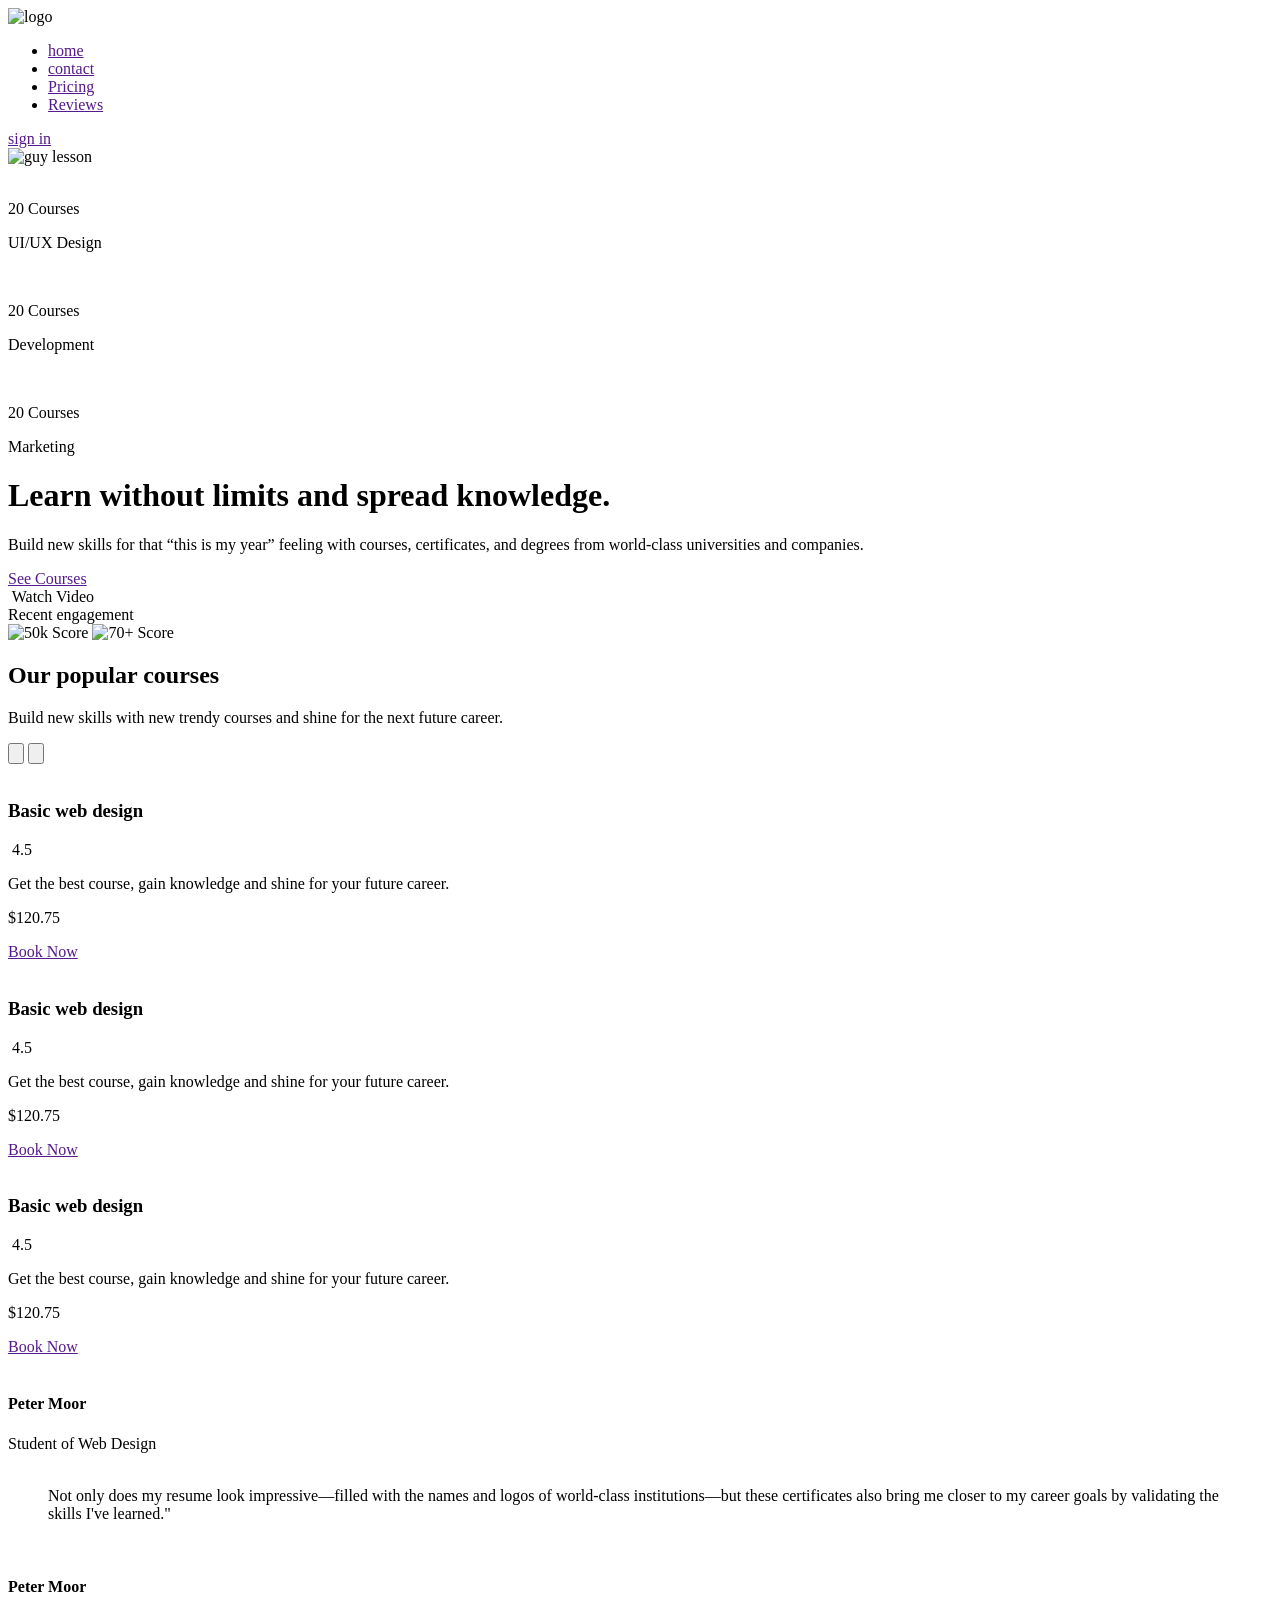
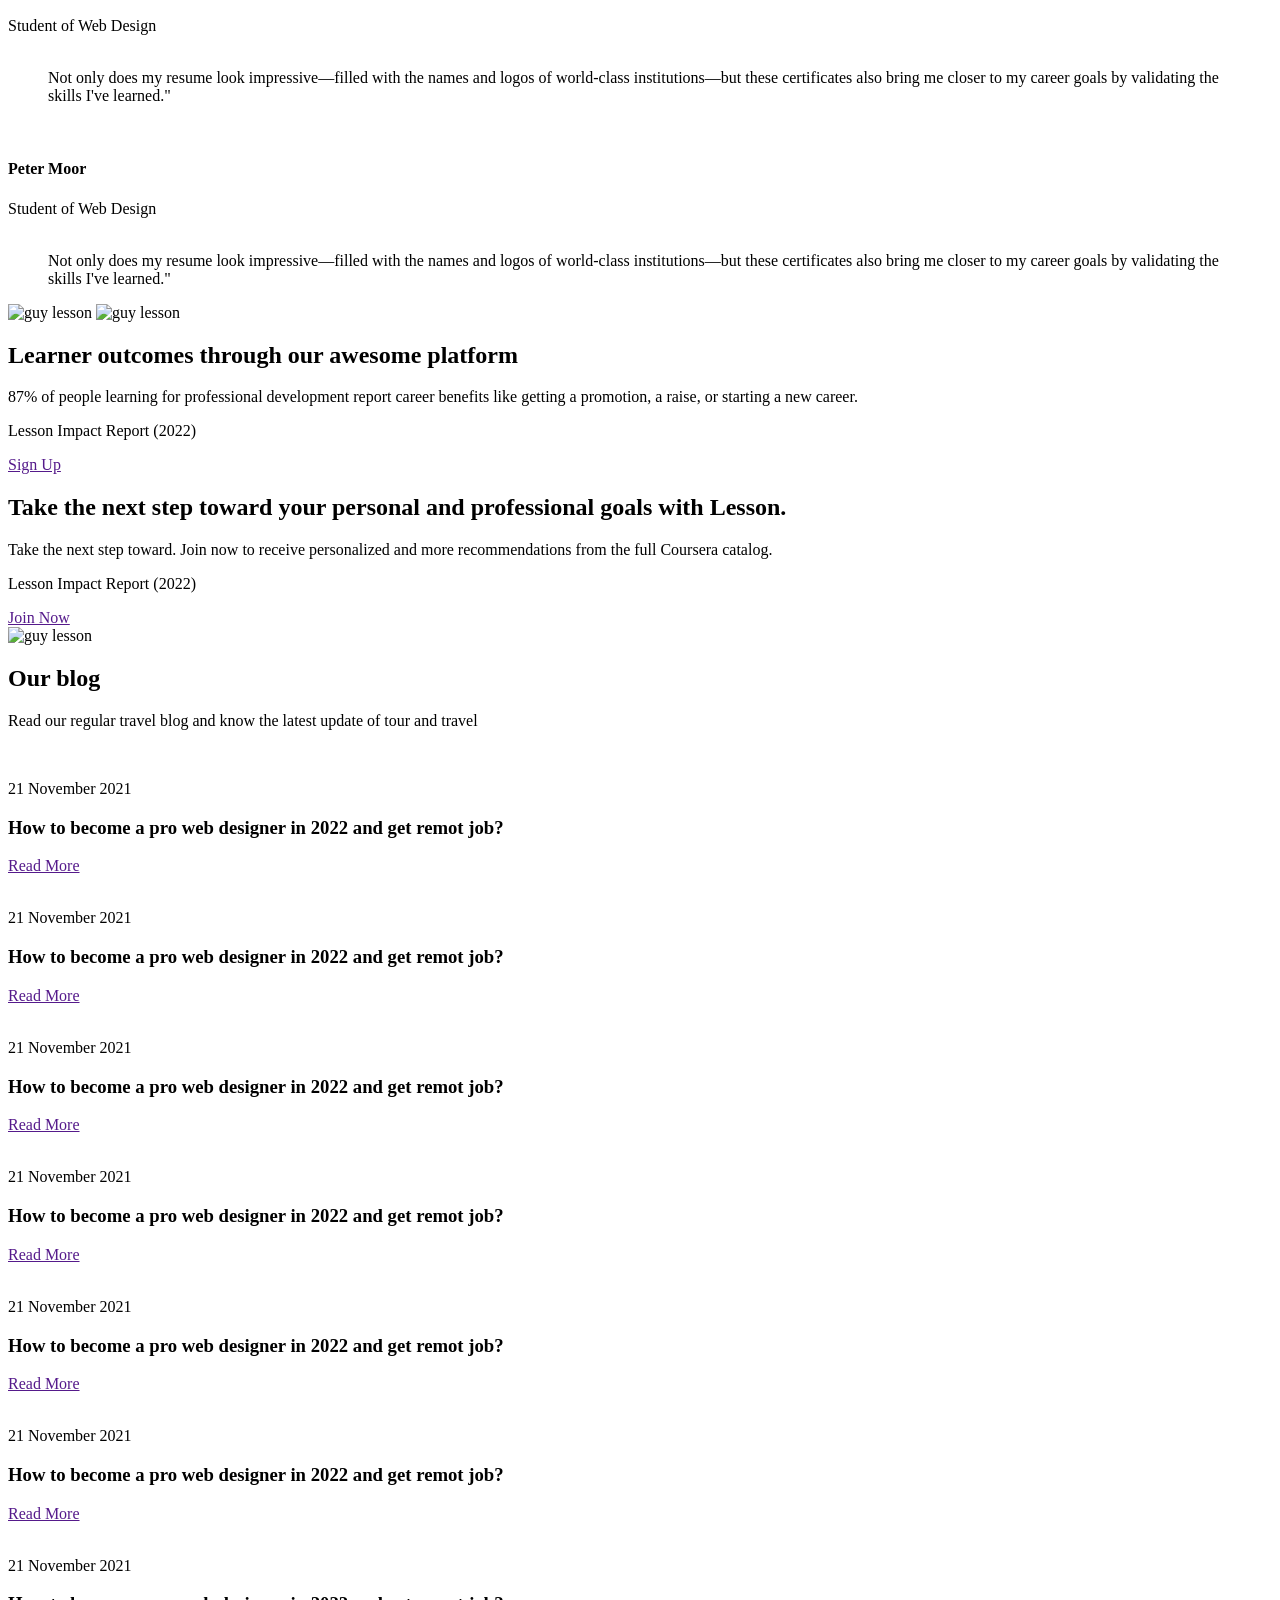
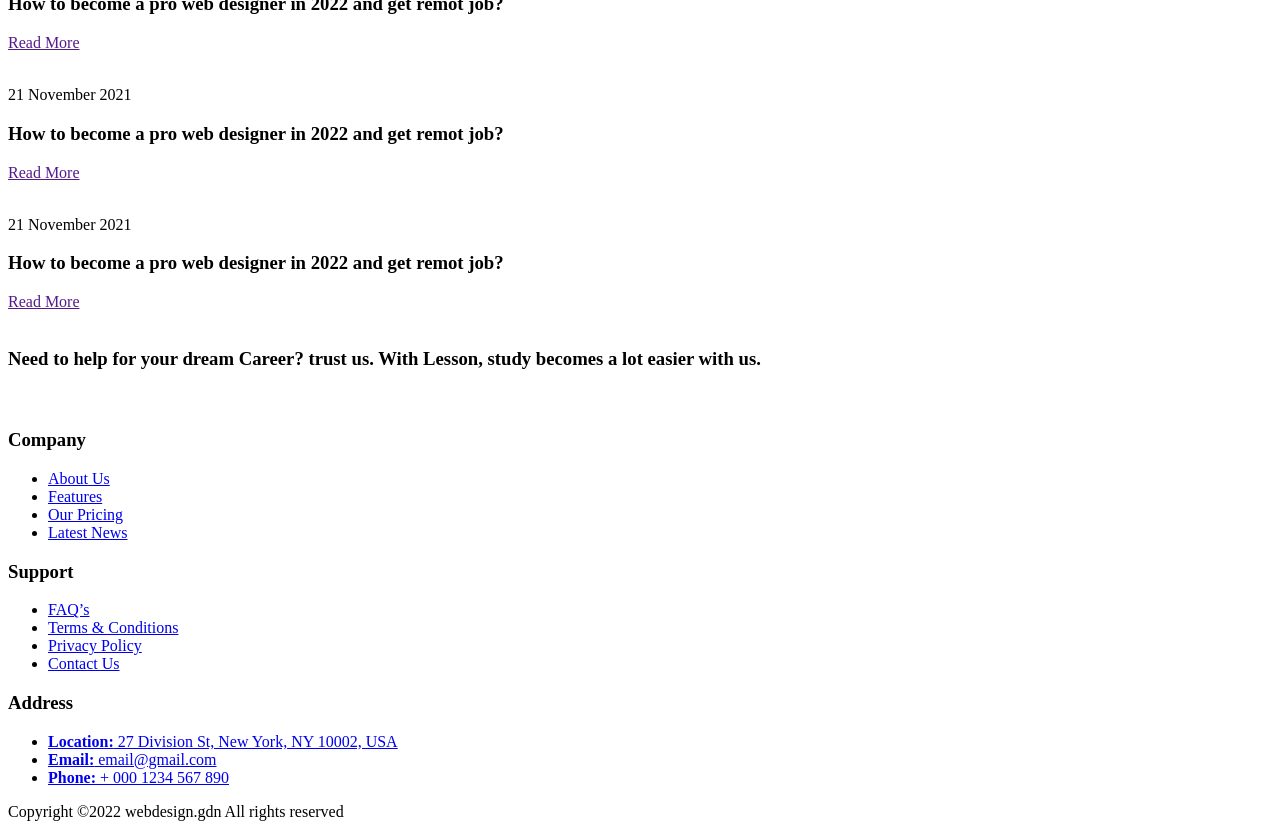
==== index.html @ 7a286984 "đưa filehtml ra ngoài" ====
<!doctype html>
<html lang="en">
  <head>
    <meta charset="UTF-8" />
    <meta name="viewport" content="width=device-width, initial-scale=1.0" />
    <title>Document</title>
    <link rel="stylesheet" href="./css/reset.css" />
    <link rel="preconnect" href="https://fonts.googleapis.com" />
    <link rel="preconnect" href="https://fonts.gstatic.com" crossorigin />
    <link
      href="https://fonts.googleapis.com/css2?family=Poppins:ital,wght@0,100;0,200;0,300;0,400;0,500;0,600;0,700;0,800;0,900;1,100;1,200;1,300;1,400;1,500;1,600;1,700;1,800;1,900&family=Sen:wght@400..800&display=swap"
      rel="stylesheet"
    />
    <link rel="stylesheet" href="./css/style.css" />
  </head>
  <body>
    <header class="header-fix">
      <div class="content">
        <nav class="navbar">
          <img src="./img/logo.svg" alt="logo" />
          <ul>
            <li class="active">
              <a href="">home</a>
            </li>
            <li>
              <a href="">contact</a>
            </li>
            <li>
              <a href="">Pricing</a>
            </li>
            <li>
              <a href="">Reviews</a>
            </li>
          </ul>
          <div class="action">
            <a href="" class="btn btn-sign">sign in</a>
          </div>
        </nav>
      </div>
    </header>
    <main>
      <div class="hero-wrap">
        <div class="content">
          <div class="row">
            <div class="img-block">
              <img
                src="./img/guy-lesson 1.svg"
                alt="guy lesson"
                class="img"
              />
              <div class="evalute">
                <div class="evalute-trends">
                  <div class="score-trend">
                    <img src="./img/Group 17525.svg" alt="" />
                    <div class="desc-score">
                      <p class="label">20 Courses</p>
                      <p class="title">UI/UX Design</p>
                    </div>
                  </div>
                  <div class="score-trend">
                    <img src="./img/win.svg" alt="" />
                    <div class="desc-score">
                      <p class="label">20 Courses</p>
                      <p class="title">Development</p>
                    </div>
                  </div>
                  <div class="score-trend">
                    <img src="./img/notification.svg" alt="" />
                    <div class="desc-score">
                      <p class="label">20 Courses</p>
                      <p class="title">Marketing</p>
                    </div>
                  </div>
                </div>
              </div>
            </div>
            <div class="guy-learn">
              <h1>Learn without limits and spread knowledge.</h1>
              <p class="desc">
                Build new skills for that “this is my year” feeling with
                courses, certificates, and degrees from world-class
                universities and companies.
              </p>

              <div class="action">
                <a href="" class="btn btn-hero">See Courses</a>
                <div class="btn-watch">
                  <img
                    src="./img/Group 17515.svg"
                    alt=""
                    class="icon-watch"
                  />
                  <span>Watch Video</span>
                </div>
              </div>
              <div class="stats">
                <span>Recent engagement</span>
                <div class="row">
                  <img src="./img/50K Students.svg" alt="50k Score" />
                  <img src="./img/70+ Courses.svg" alt="70+ Score" />
                </div>
              </div>
            </div>
          </div>
        </div>
      </div>
      <div class="populator">
        <div class="content">
          <div class="section-header">
            <div class="Our-courses">
              <h2 class="title">Our popular courses</h2>
              <p class="desc">
                Build new skills with new trendy courses and shine for the next
                future career.
              </p>
            </div>
            <div class="arrow">
              <button class="control-btn">
                <img src="./img/arr-left.svg" alt="" />
              </button>
              <button class="control-btn btn-active">
                <img src="./img/arr-right.svg" alt="" />
              </button>
            </div>
          </div>
          <div class="list-coure">
            <div class="item">
              <img src="./img/Image.svg" alt="" class="img" />
              <div class="body">
                <div class="row">
                  <h3 class="title line-clamp">Basic web design</h3>
                  <div class="Review">
                    <img src="./img/Star 6.svg" alt="" class="icon-star" />
                    <span class="desc">4.5</span>
                  </div>
                </div>
                <p class="desc line-clamp line-clamp-2">
                  Get the best course, gain knowledge and shine for your future
                  career.
                </p>
                <div class="row row-disten">
                  <p class="Price">$120.75</p>
                  <a href="" class="btn btn-coure">Book Now</a>
                </div>
              </div>
            </div>
            <div class="item">
              <img src="./img/Image.svg" alt="" class="img" />
              <div class="body">
                <div class="row">
                  <h3 class="title line-clamp">Basic web design</h3>
                  <div class="Review">
                    <img src="./img/Star 6.svg" alt="" class="icon-star" />
                    <span class="desc">4.5</span>
                  </div>
                </div>
                <p class="desc line-clamp line-clamp-2">
                  Get the best course, gain knowledge and shine for your future
                  career.
                </p>
                <div class="row row-disten">
                  <p class="Price">$120.75</p>
                  <a href="" class="btn btn-coure">Book Now</a>
                </div>
              </div>
            </div>
            <div class="item">
              <img src="./img/Image.svg" alt="" class="img" />
              <div class="body">
                <div class="row">
                  <h3 class="title line-clamp">Basic web design</h3>
                  <div class="Review">
                    <img src="./img/Star 6.svg" alt="" class="icon-star" />
                    <span class="desc">4.5</span>
                  </div>
                </div>
                <p class="desc line-clamp line-clamp-2">
                  Get the best course, gain knowledge and shine for your future
                  career.
                </p>
                <div class="row row-disten">
                  <p class="Price">$120.75</p>
                  <a href="" class="btn btn-coure">Book Now</a>
                </div>
              </div>
            </div>
          </div>
        </div>
      </div>
      <div class="aboutme">
        <div class="content">
          <div class="feedback-list">
            <!-- feedback 1 -->
            <div class="row">
              <div class="testimonial-card">
                <img src="./img/Ellipse 2649.svg" alt="" class="icon" />
                <h4 class="desc">Peter Moor</h4>
                <span>Student of Web Design</span>
                <div class="dots">
                  <span class="dot active"></span>
                  <span class="dot"></span>
                  <span class="dot"></span>
                </div>
              </div>
              <div class="desc-about">
                <img src="./img/Quotation.svg" alt="" />
                <blockquote>
                  Not only does my resume look impressive—filled with the names
                  and logos of world-class institutions—but these certificates
                  also bring me closer to my career goals by validating the
                  skills I've learned."
                </blockquote>
              </div>
            </div>
            <!-- feedback 2 -->
            <div class="row">
              <div class="testimonial-card">
                <img src="./img/Ellipse 2649.svg" alt="" class="icon" />
                <h4 class="desc">Peter Moor</h4>
                <span>Student of Web Design</span>
                <div class="dots">
                  <span class="dot"></span>
                  <span class="dot active"></span>
                  <span class="dot"></span>
                </div>
              </div>
              <div class="desc-about">
                <img src="./img/Quotation.svg" alt="" />
                <blockquote>
                  Not only does my resume look impressive—filled with the names
                  and logos of world-class institutions—but these certificates
                  also bring me closer to my career goals by validating the
                  skills I've learned."
                </blockquote>
              </div>
            </div>
            <!-- feedback 3 -->
            <div class="row">
              <div class="testimonial-card">
                <img src="./img/Ellipse 2649.svg" alt="" class="icon" />
                <h4 class="desc">Peter Moor</h4>
                <span>Student of Web Design</span>
                <div class="dots">
                  <span class="dot"></span>
                  <span class="dot"></span>
                  <span class="dot active"></span>
                </div>
              </div>
              <div class="desc-about">
                <img src="./img/Quotation.svg" alt="" />
                <blockquote>
                  Not only does my resume look impressive—filled with the names
                  and logos of world-class institutions—but these certificates
                  also bring me closer to my career goals by validating the
                  skills I've learned."
                </blockquote>
              </div>
            </div>
          </div>
        </div>
      </div>
      <div class="feature">
        <div class="content">
          <div class="row">
            <div class="img-block">
              <img
                src="./img/Rectangle 10.svg"
                alt="guy lesson"
                class="img img-space"
              />
              <img src="./img/Rectangle 11.svg" alt="guy lesson" class="img" />
            </div>
            <div class="feature-learn">
              <h2 class="title">
                Learner outcomes through our awesome platform
              </h2>
              <p class="desc">
                87% of people learning for professional development report
                career benefits like getting a promotion, a raise, or starting a
                new career.
              </p>
              <p class="desc">Lesson Impact Report (2022)</p>

              <a href="" class="btn btn-feature">Sign Up</a>
            </div>
          </div>
        </div>
      </div>
      <div class="feature feature2">
        <div class="content">
          <div class="row">
            <div class="feature-learn">
              <h2 class="title">
                Take the next step toward your personal and professional goals
                with Lesson.
              </h2>
              <p class="desc">
                Take the next step toward. Join now to receive personalized and
                more recommendations from the full Coursera catalog.
              </p>
              <p class="desc">Lesson Impact Report (2022)</p>

              <a href="" class="btn btn-feature">Join Now</a>
            </div>
            <div class="img-block">
              <img
                src="./img/feature2.svg"
                alt="guy lesson"
                class="img img-feature2"
              />
            </div>
          </div>
        </div>
      </div>
      <div class="populator our-core">
        <div class="content">
          <div class="Our-courses">
            <h2 class="title">Our blog</h2>
            <p class="desc">
              Read our regular travel blog and know the latest update of tour
              and travel
            </p>
          </div>

          <div class="list-coure">
            <div class="item">
              <img src="./img/Image.svg" alt="" class="img" />
              <div class="body">
                <p class="desc line-clamp line-clamp-2">21 November 2021</p>

                <h3 class="title line-clamp-2">
                  How to become a pro web designer in 2022 and get remot job?
                </h3>
                <a href="" class="btn btn-coure">Read More</a>
              </div>
            </div>
            <div class="item">
              <img src="./img/Image.svg" alt="" class="img" />
              <div class="body">
                <p class="desc line-clamp line-clamp-2">21 November 2021</p>

                <h3 class="title line-clamp-2">
                  How to become a pro web designer in 2022 and get remot job?
                </h3>
                <a href="" class="btn btn-coure">Read More</a>
              </div>
            </div>
            <div class="item">
              <img src="./img/Image.svg" alt="" class="img" />
              <div class="body">
                <p class="desc line-clamp line-clamp-2">21 November 2021</p>

                <h3 class="title line-clamp-2">
                  How to become a pro web designer in 2022 and get remot job?
                </h3>
                <a href="" class="btn btn-coure">Read More</a>
              </div>
            </div>
            <div class="item">
              <img src="./img/Image.svg" alt="" class="img" />
              <div class="body">
                <p class="desc line-clamp line-clamp-2">21 November 2021</p>

                <h3 class="title line-clamp-2">
                  How to become a pro web designer in 2022 and get remot job?
                </h3>
                <a href="" class="btn btn-coure">Read More</a>
              </div>
            </div>
            <div class="item">
              <img src="./img/Image.svg" alt="" class="img" />
              <div class="body">
                <p class="desc line-clamp line-clamp-2">21 November 2021</p>

                <h3 class="title line-clamp-2">
                  How to become a pro web designer in 2022 and get remot job?
                </h3>
                <a href="" class="btn btn-coure">Read More</a>
              </div>
            </div>
            <div class="item">
              <img src="./img/Image.svg" alt="" class="img" />
              <div class="body">
                <p class="desc line-clamp line-clamp-2">21 November 2021</p>

                <h3 class="title line-clamp-2">
                  How to become a pro web designer in 2022 and get remot job?
                </h3>
                <a href="" class="btn btn-coure">Read More</a>
              </div>
            </div>
            <div class="item">
              <img src="./img/Image.svg" alt="" class="img" />
              <div class="body">
                <p class="desc line-clamp line-clamp-2">21 November 2021</p>

                <h3 class="title line-clamp-2">
                  How to become a pro web designer in 2022 and get remot job?
                </h3>
                <a href="" class="btn btn-coure">Read More</a>
              </div>
            </div>
            <div class="item">
              <img src="./img/Image.svg" alt="" class="img" />
              <div class="body">
                <p class="desc line-clamp line-clamp-2">21 November 2021</p>

                <h3 class="title line-clamp-2">
                  How to become a pro web designer in 2022 and get remot job?
                </h3>
                <a href="" class="btn btn-coure">Read More</a>
              </div>
            </div>
            <div class="item">
              <img src="./img/Image.svg" alt="" class="img" />
              <div class="body">
                <p class="desc line-clamp line-clamp-2">21 November 2021</p>

                <h3 class="title line-clamp-2">
                  How to become a pro web designer in 2022 and get remot job?
                </h3>
                <a href="" class="btn btn-coure">Read More</a>
              </div>
            </div>
          </div>
          <div class="dots">
            <span class="dot"></span>
            <span class="dot active"></span>
            <span class="dot"></span>
          </div>
        </div>
      </div>
    </main>
    <div class="footer">
      <div class="content">
        <div class="footer-row">
          <div class="colum">
            <img src="./img/logo_white.svg" alt="">
            <h3><Lesson./h3>
            <p class="desc">Need to help for your dream Career? trust us.
               With Lesson, study becomes a lot easier with us.</p>
            <div class="socials">
              <img src="./img/twitter.svg" alt="">
              <img src="./img/f.svg" alt="">
              <img src="./img/linked_in.svg" alt="">
              <img src="./img/instagram.svg" alt="">
            </div>
          </div>
          <div class="colum">
            <h3 class="title">Company</h3>
            <ul>
              <li>
                <a href="#!">About Us</a>
              </li>
              <li>
                <a href="#!">Features</a>
              </li>
              <li>
                <a href="#!">Our Pricing</a>
              </li>
              <li>
                <a href="#!">Latest News</a>
              </li>
            </ul>
          </div>
          <div class="colum">
            <h3 class="title">Support</h3>
            <ul>
              <li>
                <a href="#!">FAQ’s</a>
              </li>
              <li>
                <a href="#!">Terms & Conditions</a>
              </li>
              <li>
                <a href="#!">Privacy Policy</a>
              </li>
              <li>
                <a href="#!">Contact Us</a>
              </li>
            </ul>
          </div>
          <div class="colum">
            <h3 class="title">Address</h3>
            <ul>
              <li>
                <a href="#!"><strong>Location:</strong> 27 Division St, New York, NY 
                  10002, USA</a>
              </li>
              <li>
                <a href="#!"><strong>Email:</strong> email@gmail.com</a>
              </li>
              <li>
                <a href="#!"><strong>Phone:</strong> + 000 1234 567 890</a>
              </li>
             
            </ul>
          </div>
        </div>
        <div class="copy-right">
          <p>Copyright ©2022 webdesign.gdn All rights reserved</p>
        </div>
      </div>
    </div>
  </body>
</html>
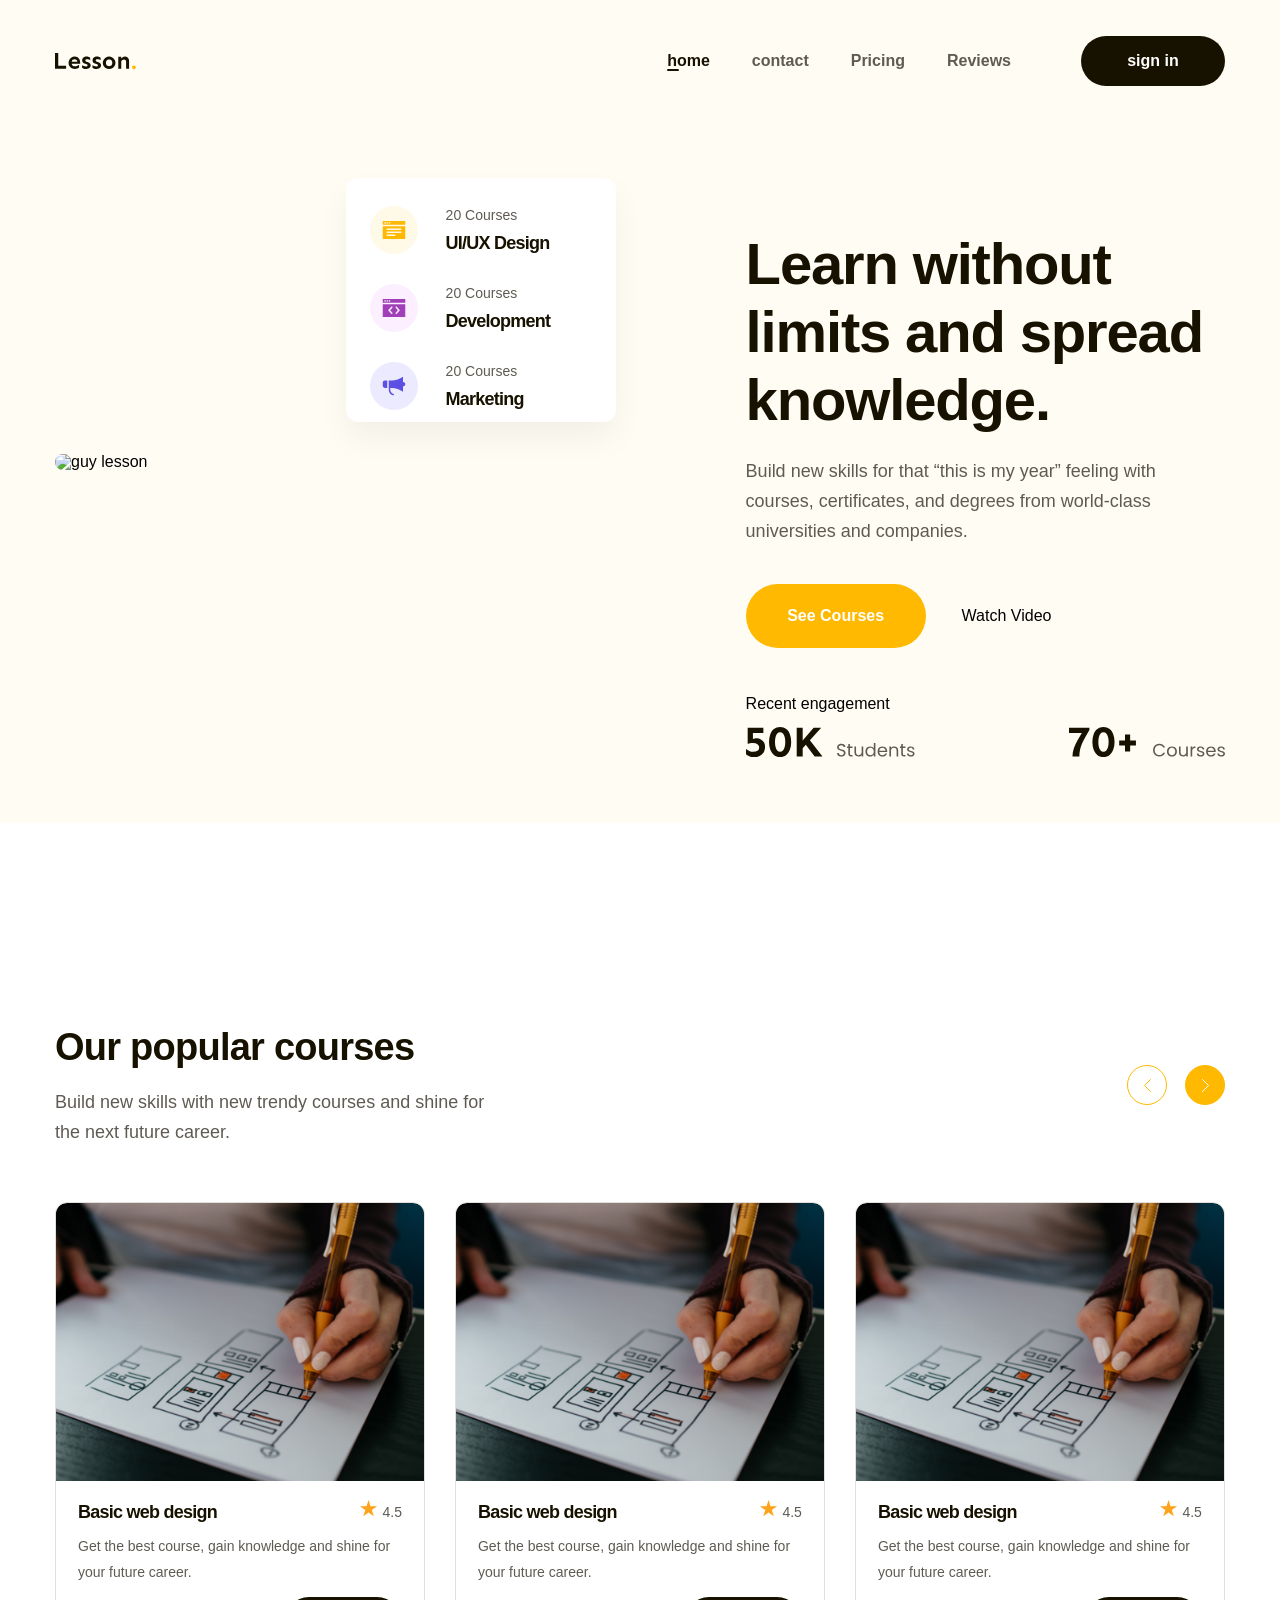
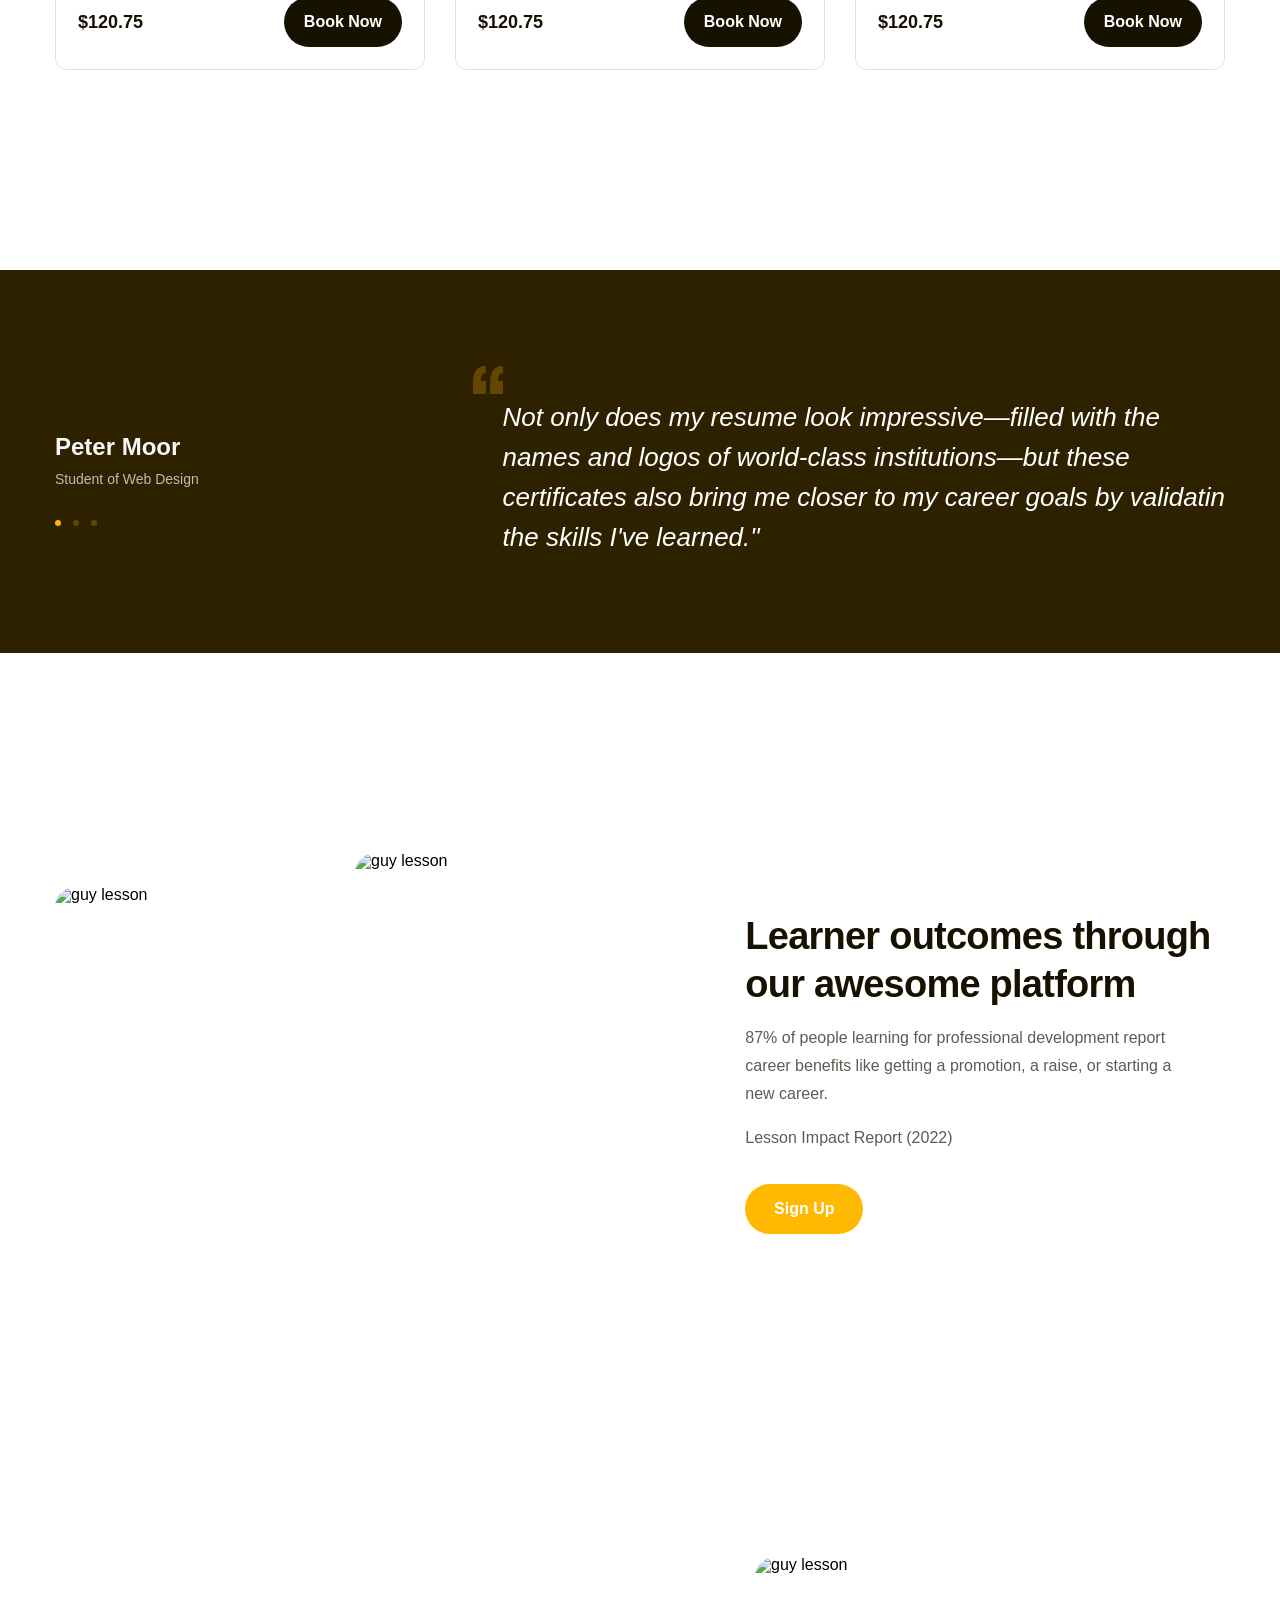
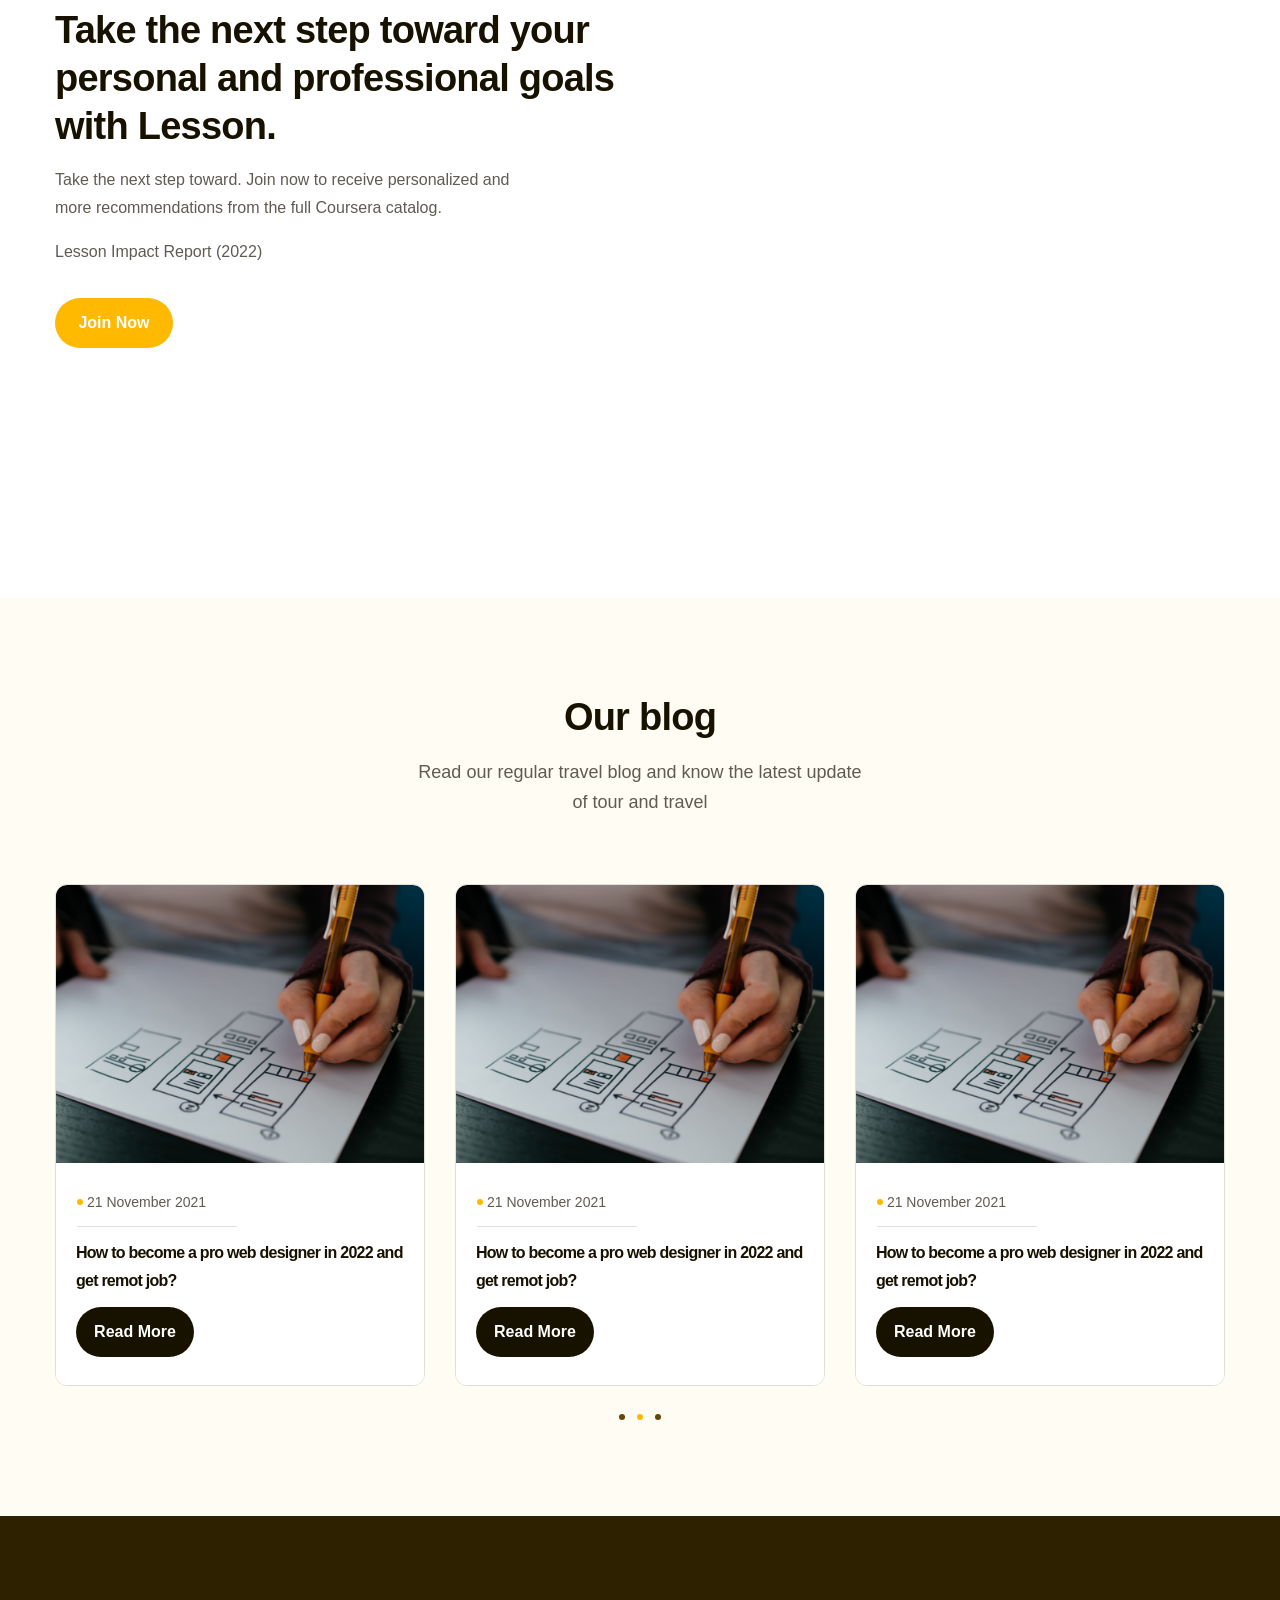
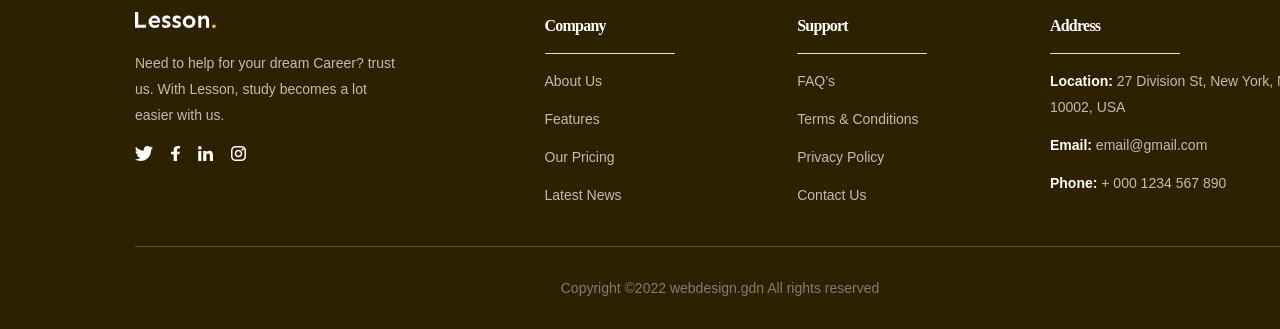
==== commit 6320c5e9: "fix-link" ====
--- a/index.html
+++ b/index.html
@@ -4,20 +4,20 @@
     <meta charset="UTF-8" />
     <meta name="viewport" content="width=device-width, initial-scale=1.0" />
     <title>Document</title>
-    <link rel="stylesheet" href="./css/reset.css" />
+    <link rel="stylesheet" href="./asset/css/reset.css" />
     <link rel="preconnect" href="https://fonts.googleapis.com" />
     <link rel="preconnect" href="https://fonts.gstatic.com" crossorigin />
     <link
       href="https://fonts.googleapis.com/css2?family=Poppins:ital,wght@0,100;0,200;0,300;0,400;0,500;0,600;0,700;0,800;0,900;1,100;1,200;1,300;1,400;1,500;1,600;1,700;1,800;1,900&family=Sen:wght@400..800&display=swap"
       rel="stylesheet"
     />
-    <link rel="stylesheet" href="./css/style.css" />
+    <link rel="stylesheet" href="./asset/css/style.css" />
   </head>
   <body>
     <header class="header-fix">
       <div class="content">
         <nav class="navbar">
-          <img src="./img/logo.svg" alt="logo" />
+          <img src="./asset/img/logo.svg" alt="logo" />
           <ul>
             <li class="active">
               <a href="">home</a>
@@ -44,28 +44,28 @@
           <div class="row">
             <div class="img-block">
               <img
-                src="./img/guy-lesson 1.svg"
+                src="/asset/./img/guy-lesson 1.svg"
                 alt="guy lesson"
                 class="img"
               />
               <div class="evalute">
                 <div class="evalute-trends">
                   <div class="score-trend">
-                    <img src="./img/Group 17525.svg" alt="" />
+                    <img src="./asset//img/Group 17525.svg" alt="" />
                     <div class="desc-score">
                       <p class="label">20 Courses</p>
                       <p class="title">UI/UX Design</p>
                     </div>
                   </div>
                   <div class="score-trend">
-                    <img src="./img/win.svg" alt="" />
+                    <img src="./asset//img/win.svg" alt="" />
                     <div class="desc-score">
                       <p class="label">20 Courses</p>
                       <p class="title">Development</p>
                     </div>
                   </div>
                   <div class="score-trend">
-                    <img src="./img/notification.svg" alt="" />
+                    <img src="./asset//img/notification.svg" alt="" />
                     <div class="desc-score">
                       <p class="label">20 Courses</p>
                       <p class="title">Marketing</p>
@@ -96,8 +96,8 @@
               <div class="stats">
                 <span>Recent engagement</span>
                 <div class="row">
-                  <img src="./img/50K Students.svg" alt="50k Score" />
-                  <img src="./img/70+ Courses.svg" alt="70+ Score" />
+                  <img src="./asset//img/50K Students.svg" alt="50k Score" />
+                  <img src="./asset//img/70+ Courses.svg" alt="70+ Score" />
                 </div>
               </div>
             </div>
@@ -116,21 +116,21 @@
             </div>
             <div class="arrow">
               <button class="control-btn">
-                <img src="./img/arr-left.svg" alt="" />
+                <img src="./asset//img/arr-left.svg" alt="" />
               </button>
               <button class="control-btn btn-active">
-                <img src="./img/arr-right.svg" alt="" />
+                <img src="./asset//img/arr-right.svg" alt="" />
               </button>
             </div>
           </div>
           <div class="list-coure">
             <div class="item">
-              <img src="./img/Image.svg" alt="" class="img" />
+              <img src="./asset//img/Image.svg" alt="" class="img" />
               <div class="body">
                 <div class="row">
                   <h3 class="title line-clamp">Basic web design</h3>
                   <div class="Review">
-                    <img src="./img/Star 6.svg" alt="" class="icon-star" />
+                    <img src="./asset//img/Star 6.svg" alt="" class="icon-star" />
                     <span class="desc">4.5</span>
                   </div>
                 </div>
@@ -145,12 +145,12 @@
               </div>
             </div>
             <div class="item">
-              <img src="./img/Image.svg" alt="" class="img" />
+              <img src="./asset//img/Image.svg" alt="" class="img" />
               <div class="body">
                 <div class="row">
                   <h3 class="title line-clamp">Basic web design</h3>
                   <div class="Review">
-                    <img src="./img/Star 6.svg" alt="" class="icon-star" />
+                    <img src="./asset//img/Star 6.svg" alt="" class="icon-star" />
                     <span class="desc">4.5</span>
                   </div>
                 </div>
@@ -165,12 +165,12 @@
               </div>
             </div>
             <div class="item">
-              <img src="./img/Image.svg" alt="" class="img" />
+              <img src="./asset//img/Image.svg" alt="" class="img" />
               <div class="body">
                 <div class="row">
                   <h3 class="title line-clamp">Basic web design</h3>
                   <div class="Review">
-                    <img src="./img/Star 6.svg" alt="" class="icon-star" />
+                    <img src="./asset//img/Star 6.svg" alt="" class="icon-star" />
                     <span class="desc">4.5</span>
                   </div>
                 </div>
@@ -193,7 +193,7 @@
             <!-- feedback 1 -->
             <div class="row">
               <div class="testimonial-card">
-                <img src="./img/Ellipse 2649.svg" alt="" class="icon" />
+                <img src="./asset//img/Ellipse 2649.svg" alt="" class="icon" />
                 <h4 class="desc">Peter Moor</h4>
                 <span>Student of Web Design</span>
                 <div class="dots">
@@ -203,7 +203,7 @@
                 </div>
               </div>
               <div class="desc-about">
-                <img src="./img/Quotation.svg" alt="" />
+                <img src="./asset//img/Quotation.svg" alt="" />
                 <blockquote>
                   Not only does my resume look impressive—filled with the names
                   and logos of world-class institutions—but these certificates
@@ -215,7 +215,7 @@
             <!-- feedback 2 -->
             <div class="row">
               <div class="testimonial-card">
-                <img src="./img/Ellipse 2649.svg" alt="" class="icon" />
+                <img src="./asset//img/Ellipse 2649.svg" alt="" class="icon" />
                 <h4 class="desc">Peter Moor</h4>
                 <span>Student of Web Design</span>
                 <div class="dots">
@@ -225,7 +225,7 @@
                 </div>
               </div>
               <div class="desc-about">
-                <img src="./img/Quotation.svg" alt="" />
+                <img src="./asset//img/Quotation.svg" alt="" />
                 <blockquote>
                   Not only does my resume look impressive—filled with the names
                   and logos of world-class institutions—but these certificates
@@ -237,7 +237,7 @@
             <!-- feedback 3 -->
             <div class="row">
               <div class="testimonial-card">
-                <img src="./img/Ellipse 2649.svg" alt="" class="icon" />
+                <img src="./asset//img/Ellipse 2649.svg" alt="" class="icon" />
                 <h4 class="desc">Peter Moor</h4>
                 <span>Student of Web Design</span>
                 <div class="dots">
@@ -247,7 +247,7 @@
                 </div>
               </div>
               <div class="desc-about">
-                <img src="./img/Quotation.svg" alt="" />
+                <img src="./asset//img/Quotation.svg" alt="" />
                 <blockquote>
                   Not only does my resume look impressive—filled with the names
                   and logos of world-class institutions—but these certificates
@@ -264,11 +264,11 @@
           <div class="row">
             <div class="img-block">
               <img
-                src="./img/Rectangle 10.svg"
+                src="./asset/img/Rectangle 10.svg"
                 alt="guy lesson"
                 class="img img-space"
               />
-              <img src="./img/Rectangle 11.svg" alt="guy lesson" class="img" />
+              <img src="./asset//img/Rectangle 11.svg" alt="guy lesson" class="img" />
             </div>
             <div class="feature-learn">
               <h2 class="title">
@@ -304,7 +304,7 @@
             </div>
             <div class="img-block">
               <img
-                src="./img/feature2.svg"
+                src="./asset/img/feature2.svg"
                 alt="guy lesson"
                 class="img img-feature2"
               />
@@ -324,95 +324,95 @@
 
           <div class="list-coure">
             <div class="item">
-              <img src="./img/Image.svg" alt="" class="img" />
-              <div class="body">
-                <p class="desc line-clamp line-clamp-2">21 November 2021</p>
-
-                <h3 class="title line-clamp-2">
-                  How to become a pro web designer in 2022 and get remot job?
-                </h3>
-                <a href="" class="btn btn-coure">Read More</a>
-              </div>
-            </div>
-            <div class="item">
-              <img src="./img/Image.svg" alt="" class="img" />
-              <div class="body">
-                <p class="desc line-clamp line-clamp-2">21 November 2021</p>
-
-                <h3 class="title line-clamp-2">
-                  How to become a pro web designer in 2022 and get remot job?
-                </h3>
-                <a href="" class="btn btn-coure">Read More</a>
-              </div>
-            </div>
-            <div class="item">
-              <img src="./img/Image.svg" alt="" class="img" />
-              <div class="body">
-                <p class="desc line-clamp line-clamp-2">21 November 2021</p>
-
-                <h3 class="title line-clamp-2">
-                  How to become a pro web designer in 2022 and get remot job?
-                </h3>
-                <a href="" class="btn btn-coure">Read More</a>
-              </div>
-            </div>
-            <div class="item">
-              <img src="./img/Image.svg" alt="" class="img" />
-              <div class="body">
-                <p class="desc line-clamp line-clamp-2">21 November 2021</p>
-
-                <h3 class="title line-clamp-2">
-                  How to become a pro web designer in 2022 and get remot job?
-                </h3>
-                <a href="" class="btn btn-coure">Read More</a>
-              </div>
-            </div>
-            <div class="item">
-              <img src="./img/Image.svg" alt="" class="img" />
-              <div class="body">
-                <p class="desc line-clamp line-clamp-2">21 November 2021</p>
-
-                <h3 class="title line-clamp-2">
-                  How to become a pro web designer in 2022 and get remot job?
-                </h3>
-                <a href="" class="btn btn-coure">Read More</a>
-              </div>
-            </div>
-            <div class="item">
-              <img src="./img/Image.svg" alt="" class="img" />
-              <div class="body">
-                <p class="desc line-clamp line-clamp-2">21 November 2021</p>
-
-                <h3 class="title line-clamp-2">
-                  How to become a pro web designer in 2022 and get remot job?
-                </h3>
-                <a href="" class="btn btn-coure">Read More</a>
-              </div>
-            </div>
-            <div class="item">
-              <img src="./img/Image.svg" alt="" class="img" />
-              <div class="body">
-                <p class="desc line-clamp line-clamp-2">21 November 2021</p>
-
-                <h3 class="title line-clamp-2">
-                  How to become a pro web designer in 2022 and get remot job?
-                </h3>
-                <a href="" class="btn btn-coure">Read More</a>
-              </div>
-            </div>
-            <div class="item">
-              <img src="./img/Image.svg" alt="" class="img" />
-              <div class="body">
-                <p class="desc line-clamp line-clamp-2">21 November 2021</p>
-
-                <h3 class="title line-clamp-2">
-                  How to become a pro web designer in 2022 and get remot job?
-                </h3>
-                <a href="" class="btn btn-coure">Read More</a>
-              </div>
-            </div>
-            <div class="item">
-              <img src="./img/Image.svg" alt="" class="img" />
+              <img src="./asset//img/Image.svg" alt="" class="img" />
+              <div class="body">
+                <p class="desc line-clamp line-clamp-2">21 November 2021</p>
+
+                <h3 class="title line-clamp-2">
+                  How to become a pro web designer in 2022 and get remot job?
+                </h3>
+                <a href="" class="btn btn-coure">Read More</a>
+              </div>
+            </div>
+            <div class="item">
+              <img src="./asset//img/Image.svg" alt="" class="img" />
+              <div class="body">
+                <p class="desc line-clamp line-clamp-2">21 November 2021</p>
+
+                <h3 class="title line-clamp-2">
+                  How to become a pro web designer in 2022 and get remot job?
+                </h3>
+                <a href="" class="btn btn-coure">Read More</a>
+              </div>
+            </div>
+            <div class="item">
+              <img src="./asset//img/Image.svg" alt="" class="img" />
+              <div class="body">
+                <p class="desc line-clamp line-clamp-2">21 November 2021</p>
+
+                <h3 class="title line-clamp-2">
+                  How to become a pro web designer in 2022 and get remot job?
+                </h3>
+                <a href="" class="btn btn-coure">Read More</a>
+              </div>
+            </div>
+            <div class="item">
+              <img src="./asset//img/Image.svg" alt="" class="img" />
+              <div class="body">
+                <p class="desc line-clamp line-clamp-2">21 November 2021</p>
+
+                <h3 class="title line-clamp-2">
+                  How to become a pro web designer in 2022 and get remot job?
+                </h3>
+                <a href="" class="btn btn-coure">Read More</a>
+              </div>
+            </div>
+            <div class="item">
+              <img src="./asset//img/Image.svg" alt="" class="img" />
+              <div class="body">
+                <p class="desc line-clamp line-clamp-2">21 November 2021</p>
+
+                <h3 class="title line-clamp-2">
+                  How to become a pro web designer in 2022 and get remot job?
+                </h3>
+                <a href="" class="btn btn-coure">Read More</a>
+              </div>
+            </div>
+            <div class="item">
+              <img src="./asset//img/Image.svg" alt="" class="img" />
+              <div class="body">
+                <p class="desc line-clamp line-clamp-2">21 November 2021</p>
+
+                <h3 class="title line-clamp-2">
+                  How to become a pro web designer in 2022 and get remot job?
+                </h3>
+                <a href="" class="btn btn-coure">Read More</a>
+              </div>
+            </div>
+            <div class="item">
+              <img src="./asset//img/Image.svg" alt="" class="img" />
+              <div class="body">
+                <p class="desc line-clamp line-clamp-2">21 November 2021</p>
+
+                <h3 class="title line-clamp-2">
+                  How to become a pro web designer in 2022 and get remot job?
+                </h3>
+                <a href="" class="btn btn-coure">Read More</a>
+              </div>
+            </div>
+            <div class="item">
+              <img src="./asset//img/Image.svg" alt="" class="img" />
+              <div class="body">
+                <p class="desc line-clamp line-clamp-2">21 November 2021</p>
+
+                <h3 class="title line-clamp-2">
+                  How to become a pro web designer in 2022 and get remot job?
+                </h3>
+                <a href="" class="btn btn-coure">Read More</a>
+              </div>
+            </div>
+            <div class="item">
+              <img src="./asset//img/Image.svg" alt="" class="img" />
               <div class="body">
                 <p class="desc line-clamp line-clamp-2">21 November 2021</p>
 
@@ -435,15 +435,15 @@
       <div class="content">
         <div class="footer-row">
           <div class="colum">
-            <img src="./img/logo_white.svg" alt="">
+            <img src="./asset//img/logo_white.svg" alt="">
             <h3><Lesson./h3>
             <p class="desc">Need to help for your dream Career? trust us.
                With Lesson, study becomes a lot easier with us.</p>
             <div class="socials">
-              <img src="./img/twitter.svg" alt="">
-              <img src="./img/f.svg" alt="">
-              <img src="./img/linked_in.svg" alt="">
-              <img src="./img/instagram.svg" alt="">
+              <img src="./asset//img/twitter.svg" alt="">
+              <img src="./asset//img/f.svg" alt="">
+              <img src="./asset//img/linked_in.svg" alt="">
+              <img src="./asset//img/instagram.svg" alt="">
             </div>
           </div>
           <div class="colum">
--- a/asset/css/style.css
+++ b/asset/css/style.css
@@ -0,0 +1,552 @@
+* {
+  box-sizing: border-box;
+}
+html {
+  font-size: 62.5%;
+}
+body {
+  font-size: 1.6rem;
+  font-family: "poppins", sans-serif;
+}
+:root {
+  --font-heading: "Sen", sans-serif;
+  --primary-color: #ffb900;
+}
+.content {
+  width: 1170px;
+  margin: 0 auto;
+}
+.header-fix {
+  background: #fffcf4;
+  position: sticky;
+  z-index: 1;
+  top: -28px;
+}
+a {
+  text-decoration: none;
+}
+.navbar {
+  display: flex;
+  align-items: center;
+  padding: 36px 0 8px;
+}
+.navbar ul {
+  display: flex;
+  margin-left: auto;
+  align-items: center;
+}
+.navbar ul a {
+  padding: 8px 21px;
+  color: #5f5b53;
+  font-size: 16px;
+  font-weight: 600;
+  position: relative;
+}
+.navbar li.active a {
+  color: #171100;
+  font-weight: 600;
+}
+.navbar li.active a::after {
+  content: "";
+  width: 12px;
+  height: 2px;
+  border-radius: 1px;
+  background: #171100;
+  display: block;
+  position: absolute;
+  bottom: 6px;
+  left: 21px;
+}
+.navbar .btn-sign {
+  min-width: 144px;
+  margin-left: 49px;
+}
+.navbar .btn-space {
+  margin-left: 28px;
+}
+.navbar ul a:hover {
+  color: #171100;
+  font-weight: 600;
+}
+.hero-wrap h1 {
+  color: #171100;
+  font-size: 58px;
+  font-weight: 700;
+  line-height: 68px; /* 117.241% */
+  letter-spacing: -1.16px;
+  font-family: var(--font-heading);
+}
+.hero-wrap h1 + p {
+  width: 470px;
+}
+.hero-wrap .action-link {
+  width: 180px;
+  height: 64px;
+  border-radius: 32px;
+}
+.hero-wrap {
+  padding-top: 72px;
+  padding-bottom: 65px;
+  background: #fffcf4;
+}
+.hero-wrap .action {
+  display: flex;
+  margin-top: 38px;
+}
+.btn:hover {
+  opacity: 0.9;
+}
+.btn {
+  color: #fff;
+  text-align: center;
+  font-size: 16px;
+  font-weight: 600;
+  border-radius: 24.5px;
+  background: #171100;
+  min-width: 118px;
+  display: inline-block;
+  padding: 0 16px;
+  line-height: 50px;
+  border-radius: 999px;
+}
+.hero-wrap .guy-learn {
+  margin-top: 64px;
+  margin-left: 230px;
+  width: 51%;
+}
+.hero-wrap .img-block {
+  width: 49%;
+  position: relative;
+}
+.hero-wrap .evalute {
+  width: 270px;
+  height: 244px;
+  border-radius: 12px;
+  background: #fff;
+  box-shadow: 0 16px 32px 0 rgba(0, 0, 0, 0.05);
+  position: absolute;
+  right: -100px;
+  bottom: 48px;
+}
+.hero-wrap .evalute .score-trend {
+  display: flex;
+}
+.hero-wrap .img-block .score-trend {
+  gap: 28px;
+}
+.hero-wrap .img-block .evalute-trends {
+  padding: 24px 24px;
+}
+.hero-wrap .score-trend .label {
+  color: #5f5b53;
+  font-size: 14px;
+  font-weight: 400;
+  line-height: 26px; /* 185.714% */
+}
+.hero-wrap .score-trend .title {
+  color: #171100;
+  font-size: 18px;
+  font-weight: 600;
+  line-height: 30px; /* 166.667% */
+}
+.btn-hero {
+  min-width: 180px;
+  background-color: var(--primary-color);
+  line-height: 64px;
+}
+.btn-feature,
+.btn-coure:hover {
+  background-color: var(--primary-color);
+  cursor: pointer;
+}
+.score-trend:nth-child(2) {
+  margin: 22px 0;
+}
+
+.img {
+  width: 470px;
+  height: 685px;
+  border-radius: 20px;
+  object-fit: cover;
+  vertical-align: bottom;
+}
+.line-clamp {
+  display: -webkit-box;
+  -webkit-line-clamp: var(--line-clamp, 1);
+  -webkit-box-orient: vertical;
+  overflow: hidden;
+}
+.line-clamp.line-clamp-2 {
+  -webkit-line-clamp: var(--line-clamp, 2);
+}
+.guy-learn p {
+  margin-top: 22px;
+}
+.action .icon-watch {
+  margin-left: 28px;
+}
+.action .btn-watch {
+  gap: 8px;
+  display: flex;
+  align-items: center;
+}
+.btn-watch p {
+  color: #171100;
+  font-size: 18px;
+  font-weight: 600;
+  line-height: 30px;
+  display: flex;
+  align-items: center;
+}
+.guy-learn .stats {
+  margin-top: 48px;
+}
+.guy-learn .stats p {
+  color: #5f5b53;
+  font-size: 18px;
+  font-weight: 400;
+  line-height: 30px; /* 166.667% */
+}
+.guy-learn .stats .row {
+  gap: 28px;
+  margin-top: 15px;
+}
+.populator {
+  padding: 65px 0;
+  margin-top: 135px;
+}
+.populator .section-header {
+  display: flex;
+  justify-content: center;
+}
+.title {
+  color: #171100;
+  font-family: var(--font-heading);
+  font-size: 38px;
+  font-weight: 700;
+  line-height: 48px; /* 126.316% */
+  letter-spacing: -0.76px;
+}
+.desc {
+  width: 458px;
+  color: #5f5b53;
+  font-size: 18px;
+  font-weight: 400;
+  margin-top: 16px;
+  line-height: 30px; /* 166.667% */
+}
+.populator .section-header .arrow {
+  display: flex;
+  padding-top: 42px;
+  margin-left: auto;
+  gap: 18px;
+}
+.populator .list-coure .img {
+  width: 100%;
+  height: 278px;
+  border-radius: 12px 12px 0 0;
+  border-radius: unset;
+}
+.list-coure .item {
+  border-radius: 12px;
+  overflow: hidden;
+}
+.populator .list-coure {
+  display: flex;
+  gap: 30px;
+  margin-top: 55px;
+}
+.populator .item {
+  width: calc(33.33% - 20px);
+  border: 1px solid #e2dfda;
+}
+.populator .item:hover {
+  border-color: transparent;
+  box-shadow: 0 18px 36px 0 rgba(0, 0, 0, 0.05);
+}
+.populator .control-btn {
+  border: 1px solid var(--primary-color);
+  display: flex;
+  align-items: center;
+  justify-content: center;
+  border-radius: 50%;
+  background: transparent;
+  width: 40px;
+  height: 40px;
+}
+.populator .control-btn.btn-active {
+  background: #ffb900;
+}
+.row {
+  display: flex;
+  justify-content: space-between;
+  align-items: center;
+}
+.populator .item .row-disten {
+  margin-top: 12px;
+}
+.populator .item .review {
+  display: flex;
+}
+.populator .row span {
+  color: #fea31b;
+  font-size: 16px;
+  font-weight: 400;
+  line-height: 28px; /* 175% */
+}
+.body .row .Price,
+.populator .row .title {
+  color: #171100;
+  font-size: 18px;
+  font-weight: 600;
+  line-height: 30px; /* 166.667% */
+}
+.list-coure .body .desc {
+  color: #5f5b53;
+  width: 326px;
+  font-size: 14px;
+  font-weight: 400;
+  margin-top: 6px;
+  line-height: 26px; /* 185.714% */
+}
+.list-coure .body .btn-hero {
+  width: 118px;
+  height: 50px;
+}
+.list-coure .body {
+  padding: 16px 22px 22px;
+  background-color: #ffff;
+}
+.aboutme {
+  padding: 96px 0;
+  background: #2e2100;
+  margin-top: 135px;
+}
+
+.aboutme .testimonial-card .desc {
+  color: #f7f7f7;
+  font-family: var(--font-heading);
+  font-size: 24px;
+  font-weight: 700;
+  margin: 18px 0 4px 0;
+}
+.aboutme .testimonial-card span {
+  color: #bfbcb2;
+  font-size: 14px;
+  font-weight: 400;
+  line-height: 26px; /* 185.714% */
+}
+.aboutme .testimonial-card {
+  width: 34%;
+}
+.dots {
+  display: flex;
+  gap: 12px;
+  margin-top: 28px;
+}
+.dot {
+  width: 6px;
+  height: 6px;
+  border-radius: 50%;
+  background: #634700;
+  cursor: pointer;
+}
+.dot.active {
+  cursor: default;
+  background: #ffb900;
+}
+.aboutme blockquote {
+  width: 740px;
+  color: #fff;
+  font-size: 26px;
+  font-style: italic;
+  font-weight: 400;
+  line-height: 40px;
+  margin-left: 30px;
+}
+.aboutme .desc-about {
+  width: 66%;
+}
+.feedback-list {
+  display: flex;
+  overflow: hidden;
+}
+.feature {
+  padding: 65px 0;
+  margin-top: 135px;
+}
+.feature .img-block {
+  display: flex;
+  gap: 0 30px;
+}
+.feature .img {
+  width: 270px;
+  height: 405px;
+}
+.feature .img-block .img-feature2 {
+  width: 470px;
+  height: 440px;
+}
+.feature .img-space {
+  margin-top: 34px;
+}
+.feature .feature-learn {
+  width: 41%;
+  display: flex;
+  flex-direction: column;
+  align-items: flex-start;
+  justify-content: center;
+}
+.feature2 .feature-learn {
+  width: 49%;
+}
+.feature .feature-learn .desc {
+  font-size: 16px;
+  line-height: 28px;
+}
+.feature .feature-learn span {
+  margin-top: 16px;
+}
+.feature .feature-learn .action {
+  margin-top: 32px;
+}
+.btn-feature {
+  margin-top: 32px;
+}
+.our-core {
+  padding: 96px 0;
+  background: #fffcf4;
+}
+.our-core .Our-courses {
+  text-align: center;
+}
+.our-core .list-coure .title {
+  font-size: 16px;
+  font-weight: 600;
+  line-height: 28px;
+}
+.our-core .body .desc::after {
+  content: "";
+  width: 160px;
+  height: 1px;
+  border-radius: 0.5px;
+  background: #e2dfda;
+  display: inline-block;
+  position: absolute;
+  left: 0;
+  bottom: 0;
+}
+.our-core .list-coure .post-day {
+  display: flex;
+}
+.our-core .list-coure .btn,
+.our-core .list-coure .title {
+  margin-top: 12px;
+}
+.our-core .desc {
+  width: 448px;
+  margin-left: auto;
+  margin-right: auto;
+  display: flex;
+  position: relative;
+  padding-bottom: 12px;
+  align-items: center;
+}
+.our-core .item .desc::before {
+  content: "";
+  width: 6px;
+  height: 6px;
+  display: inline-block;
+  background-color: #ffb900;
+  border-radius: 9999px;
+  margin-right: 4px;
+}
+.our-core .list-coure .body {
+  padding: 20px 20px 28px;
+}
+.our-core .item {
+  flex-shrink: 0;
+}
+.our-core .list-coure {
+  overflow: hidden;
+}
+.our-core .dots {
+  justify-content: center;
+}
+.footer {
+  padding: 96px 135px 0;
+  background: #2e2100;
+}
+.footer .desc {
+  width: 267px;
+  color: #bfbcb2;
+  font-size: 14px;
+  font-weight: 400;
+  line-height: 26px; /* 185.714% */
+  margin-top: 18px;
+}
+.footer .title {
+  color: #fff;
+  font-size: 16px;
+  font-weight: 600;
+  font-family: Poppins;
+  position: relative;
+  line-height: 28px;
+}
+.footer ul a {
+  color: #bfbcb2;
+  font-size: 14px;
+  font-weight: 400;
+  line-height: 26px; /* 185.714% */
+  margin-bottom: 12px;
+  display: inline-block;
+}
+.footer ul strong {
+  font-weight: 600;
+  color: #ffff;
+}
+.footer ul li:last-child a {
+  margin-bottom: 0;
+}
+.footer ul {
+  margin-top: 28px;
+}
+.footer .socials {
+  display: flex;
+  margin-top: 18px;
+  gap: 18px;
+}
+.footer .title::after {
+  content: "";
+  width: 130px;
+  height: 1px;
+  border-radius: 0.5px;
+  background: #e2dfda;
+  display: block;
+  position: absolute;
+  left: 0;
+  bottom: -14px;
+}
+.footer-row {
+  display: flex;
+  padding-bottom: 38px;
+  border-bottom: 1px solid #59554b;
+}
+.footer .footer-row .colum:first-child {
+  width: 35%;
+}
+.footer .footer-row .colum {
+  width: 21.6%;
+}
+.footer .copy-right {
+  padding: 28px 0;
+  justify-content: center;
+  display: flex;
+  justify-content: center;
+}
+.footer .copy-right p {
+  color: #807d74;
+  font-size: 14px;
+  font-weight: 400;
+  line-height: 26px; /* 185.714% */
+}
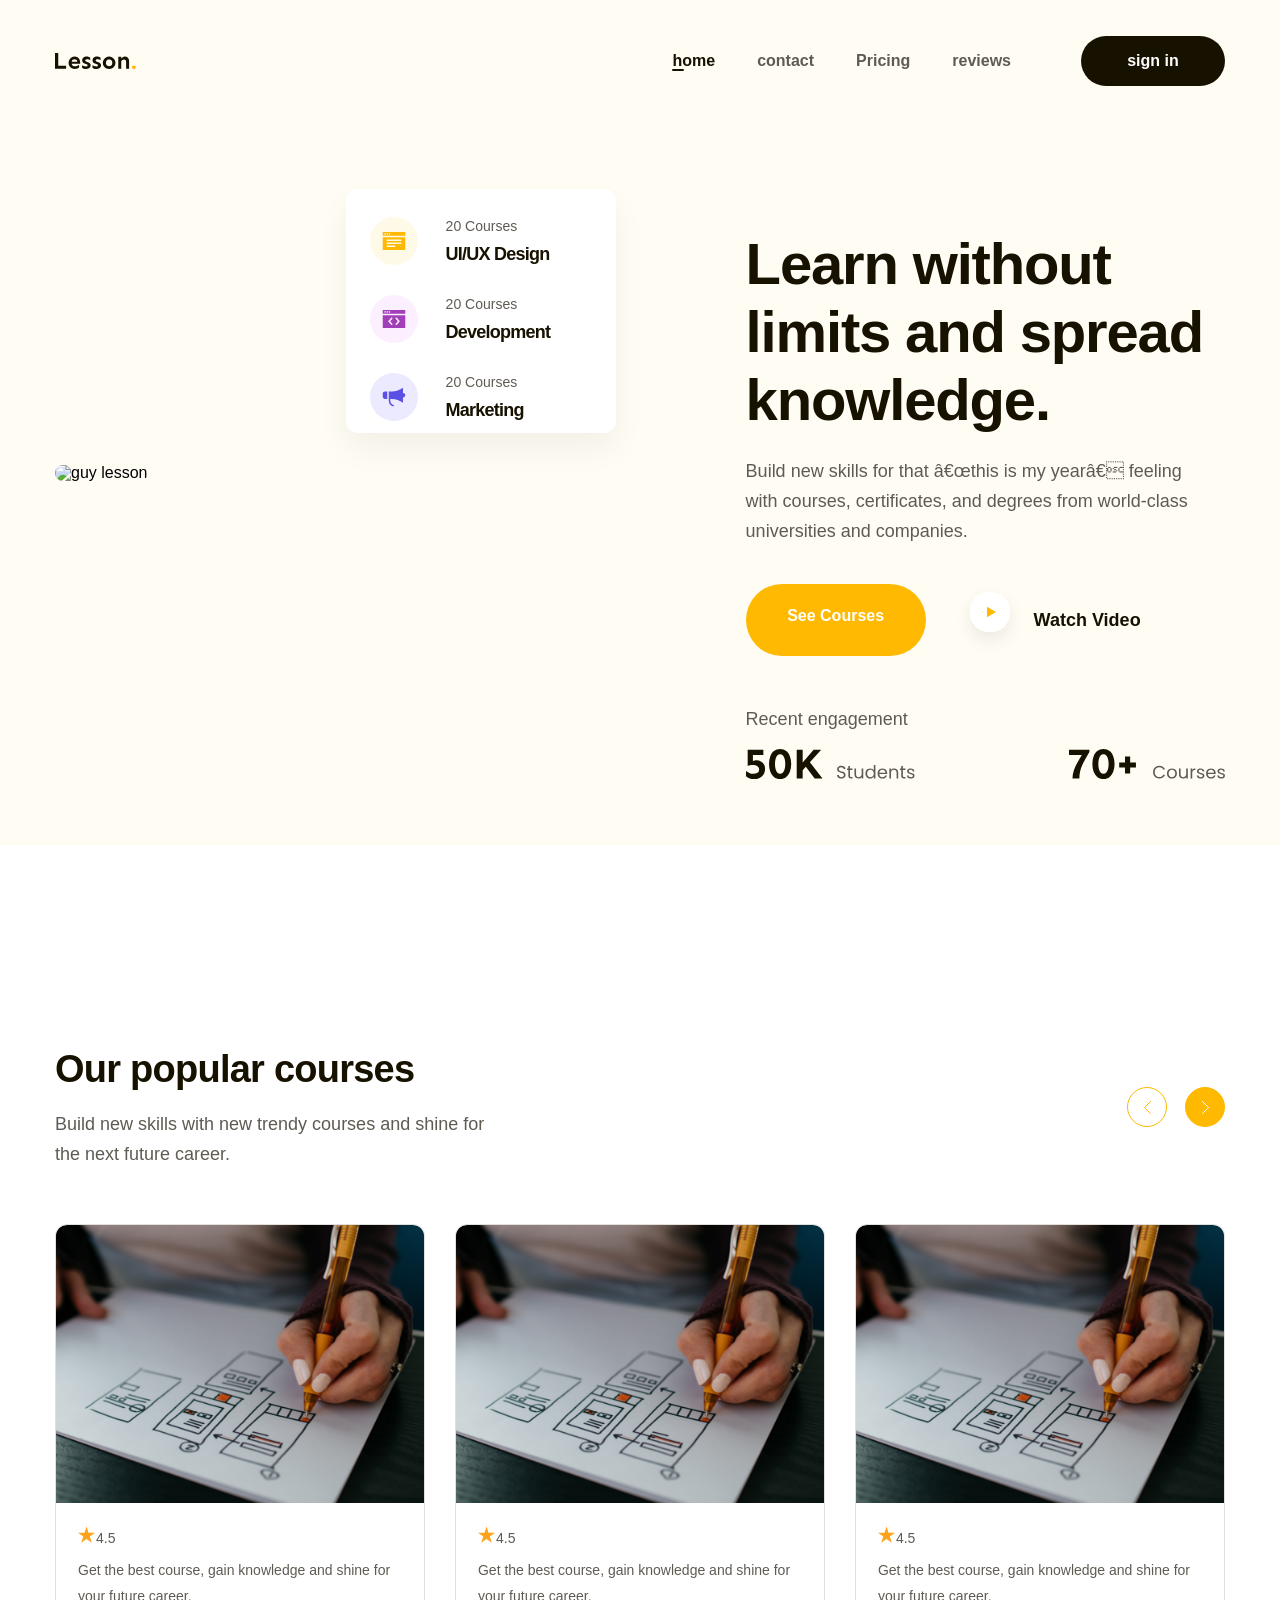
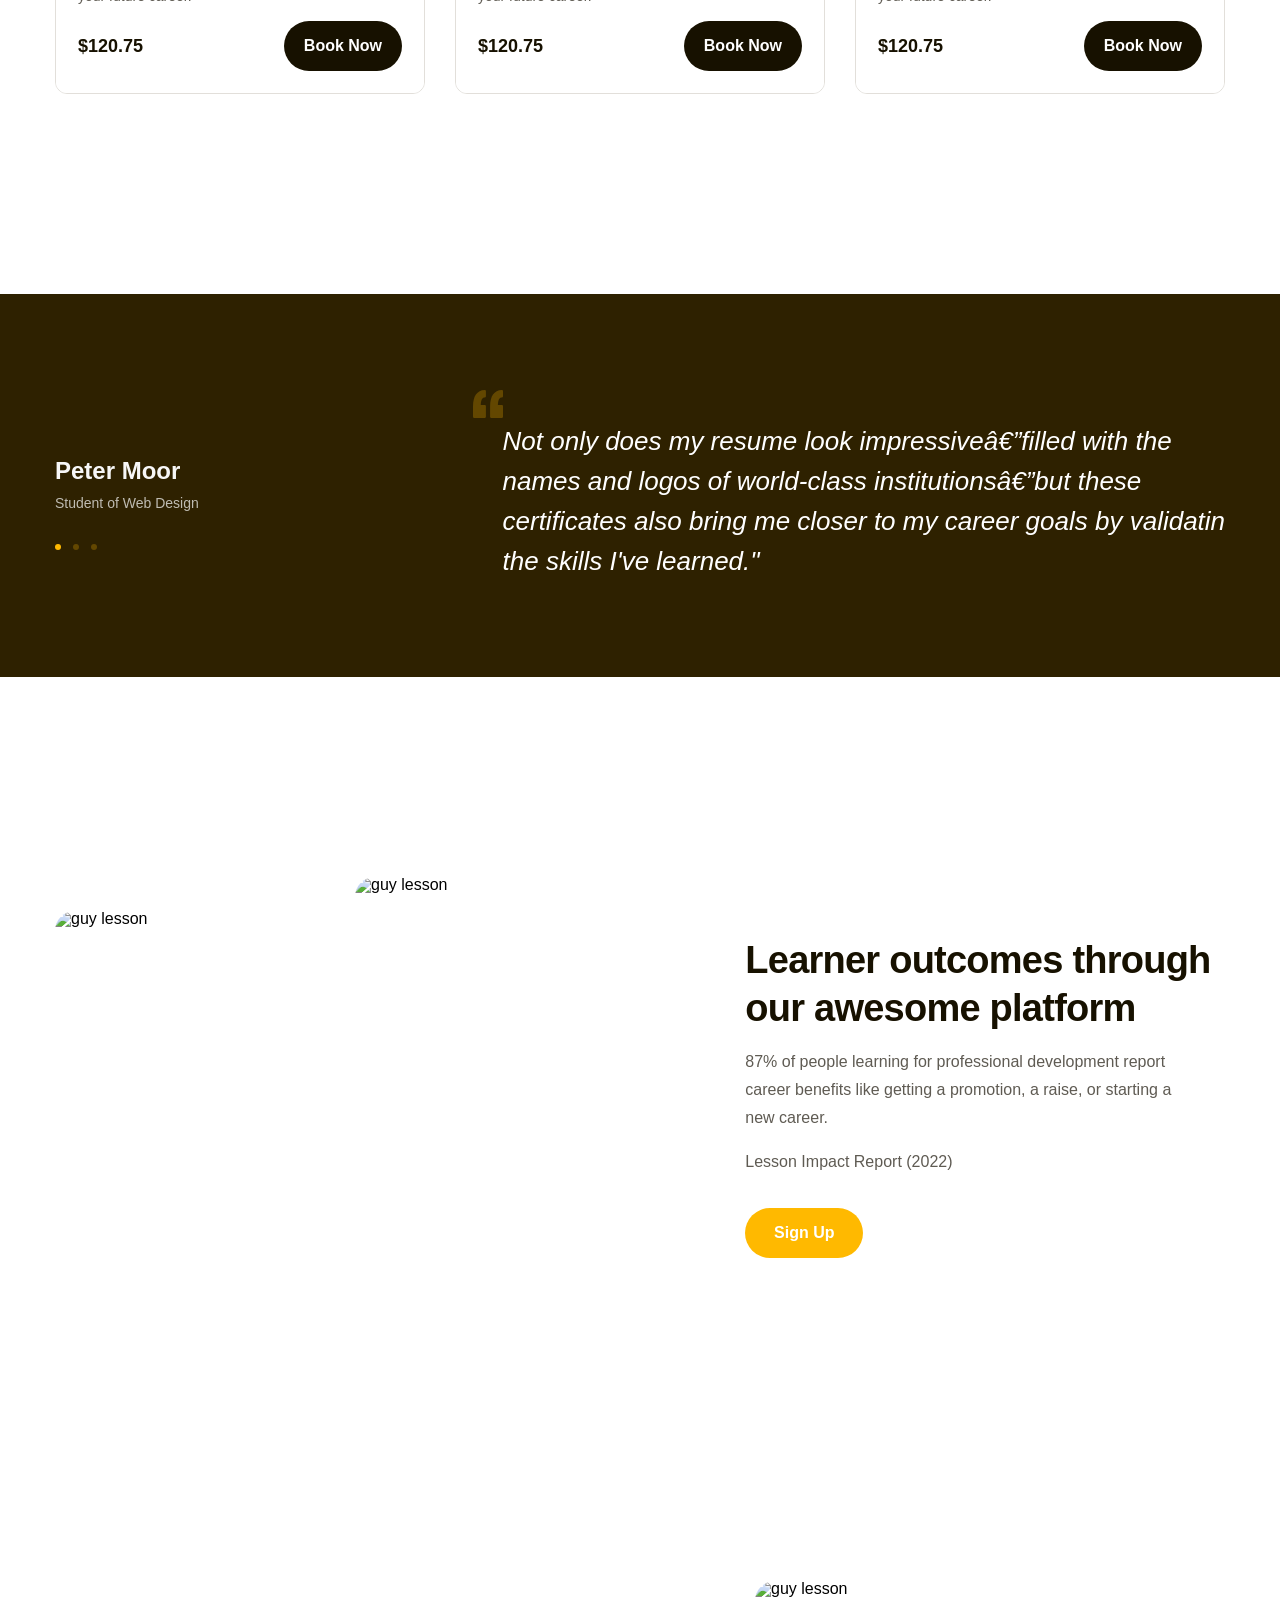
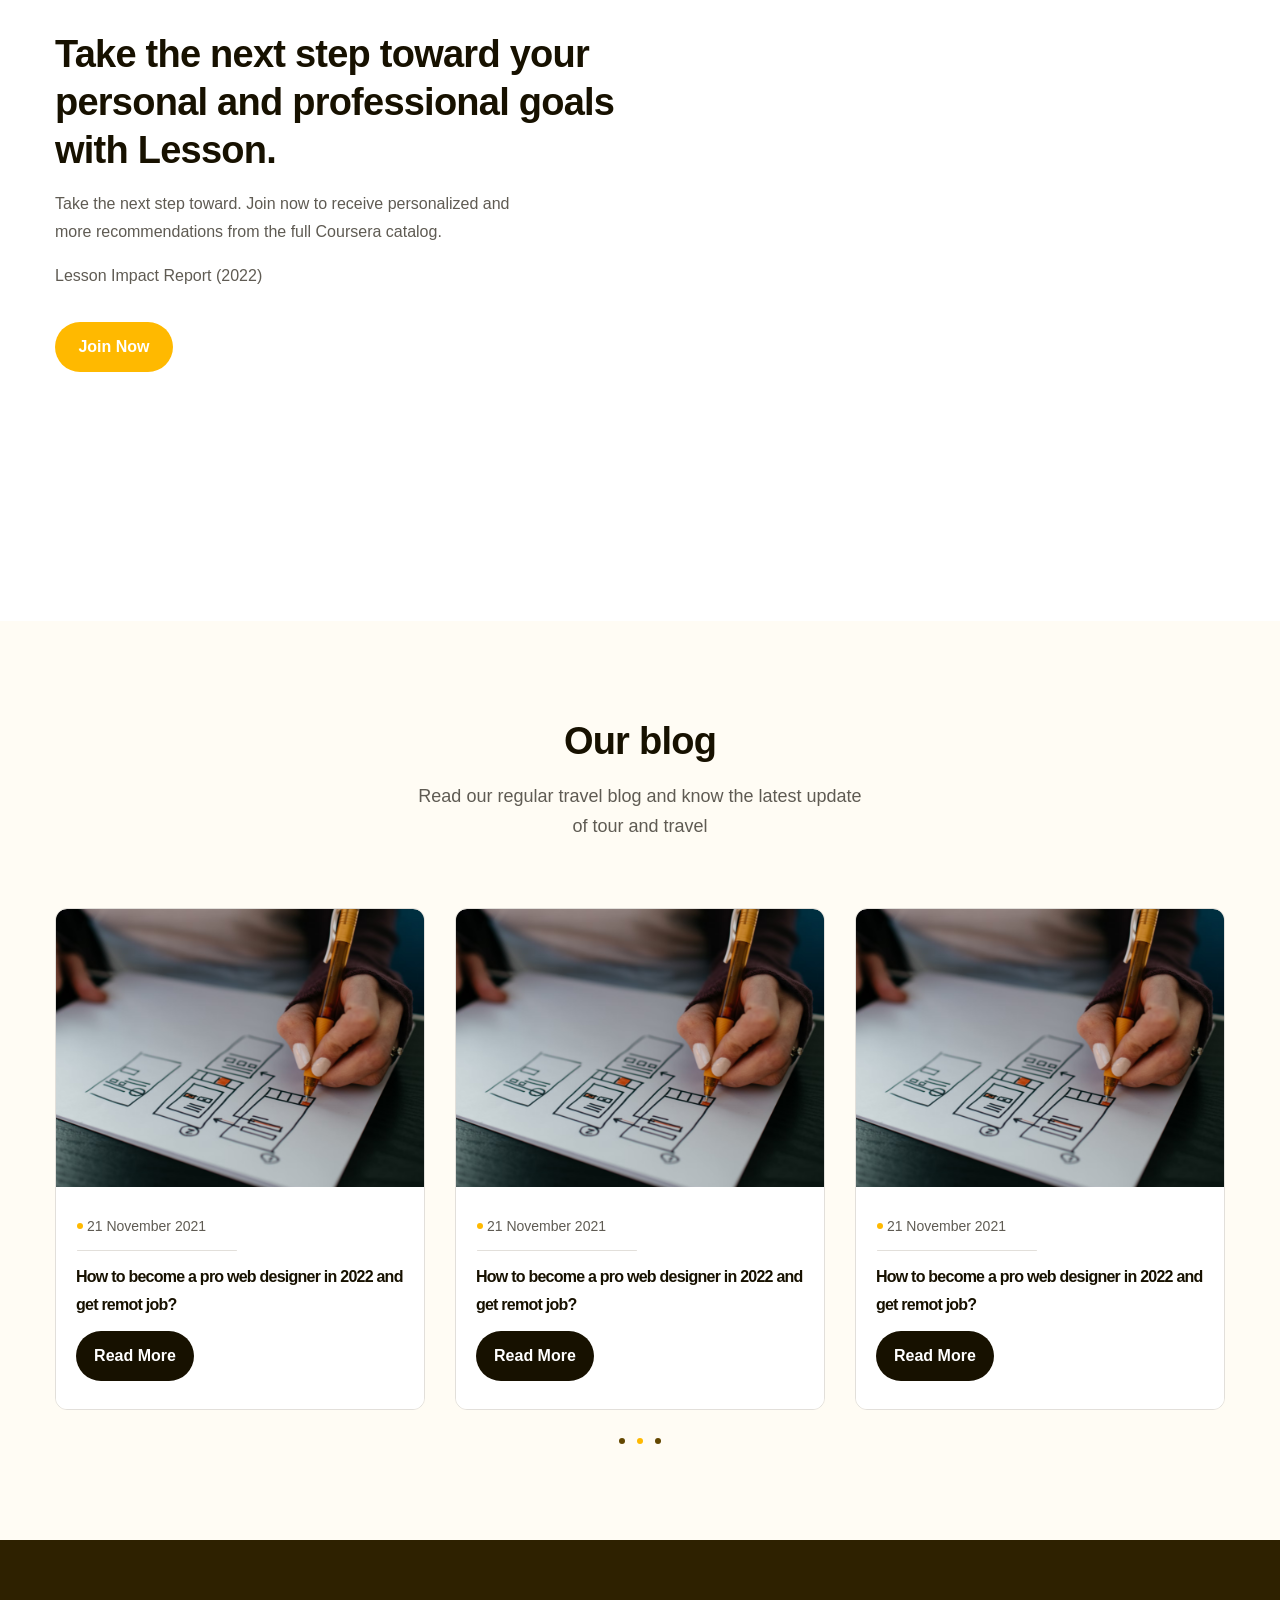
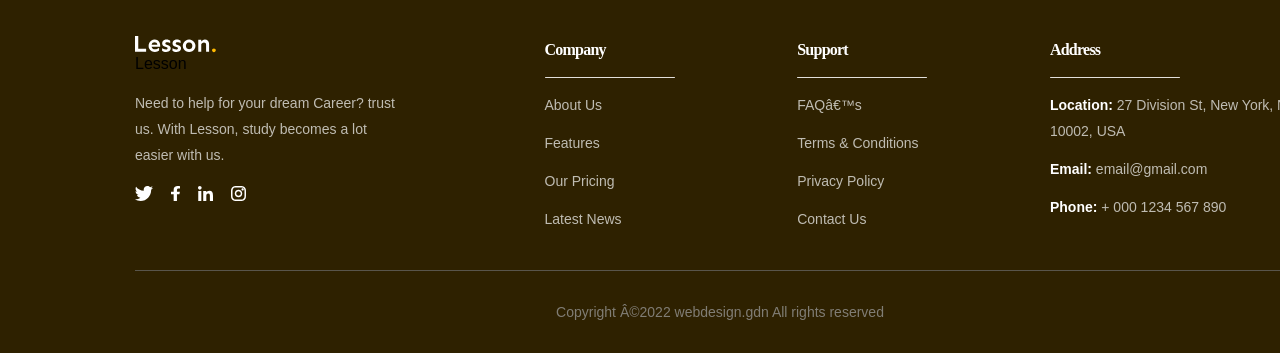
==== commit ef63aa0e: "Change name" ====
--- a/index.html
+++ b/index.html
@@ -14,12 +14,12 @@
     <link rel="stylesheet" href="./asset/css/style.css" />
   </head>
   <body>
-    <header class="header-fix">
-      <div class="content">
+    <header class="site-header">
+      <div class="container">
         <nav class="navbar">
           <img src="./asset/img/logo.svg" alt="logo" />
           <ul>
-            <li class="active">
+            <li class="is-active">
               <a href="">home</a>
             </li>
             <li>
@@ -29,44 +29,44 @@
               <a href="">Pricing</a>
             </li>
             <li>
-              <a href="">Reviews</a>
+              <a href="">reviews</a>
             </li>
           </ul>
-          <div class="action">
-            <a href="" class="btn btn-sign">sign in</a>
+          <div class="actions">
+            <a href="" class="btn btn-sign-in">sign in</a>
           </div>
         </nav>
       </div>
     </header>
     <main>
-      <div class="hero-wrap">
-        <div class="content">
+      <div class="hero-section">
+        <div class="container">
           <div class="row">
-            <div class="img-block">
+            <div class="hero-media">
               <img
-                src="/asset/./img/guy-lesson 1.svg"
+                src="./asset/img/hero-student.svg"
                 alt="guy lesson"
                 class="img"
               />
-              <div class="evalute">
-                <div class="evalute-trends">
-                  <div class="score-trend">
-                    <img src="./asset//img/Group 17525.svg" alt="" />
-                    <div class="desc-score">
+              <div class="hero-stats-card">
+                <div class="hero-stats-card-list">
+                  <div class="stat-item">
+                    <img src="./asset/img/course-trend-uiux.svg" alt="" />
+                    <div class="stat-text">
                       <p class="label">20 Courses</p>
                       <p class="title">UI/UX Design</p>
                     </div>
                   </div>
-                  <div class="score-trend">
-                    <img src="./asset//img/win.svg" alt="" />
-                    <div class="desc-score">
+                  <div class="stat-item">
+                    <img src="./asset/img/course-trend-development.svg" alt="" />
+                    <div class="stat-text">
                       <p class="label">20 Courses</p>
                       <p class="title">Development</p>
                     </div>
                   </div>
-                  <div class="score-trend">
-                    <img src="./asset//img/notification.svg" alt="" />
-                    <div class="desc-score">
+                  <div class="stat-item">
+                    <img src="./asset/img/course-trend-marketing.svg" alt="" />
+                    <div class="stat-text">
                       <p class="label">20 Courses</p>
                       <p class="title">Marketing</p>
                     </div>
@@ -74,63 +74,63 @@
                 </div>
               </div>
             </div>
-            <div class="guy-learn">
+            <div class="hero-copy">
               <h1>Learn without limits and spread knowledge.</h1>
               <p class="desc">
-                Build new skills for that “this is my year” feeling with
+                Build new skills for that â€œthis is my yearâ€ feeling with
                 courses, certificates, and degrees from world-class
                 universities and companies.
               </p>
 
-              <div class="action">
+              <div class="actions">
                 <a href="" class="btn btn-hero">See Courses</a>
-                <div class="btn-watch">
+                <div class="watch-video">
                   <img
-                    src="./img/Group 17515.svg"
+                    src="./asset/img/play-button.svg"
                     alt=""
-                    class="icon-watch"
+                    class="watch-video-icon"
                   />
                   <span>Watch Video</span>
                 </div>
               </div>
-              <div class="stats">
+              <div class="hero-stats">
                 <span>Recent engagement</span>
                 <div class="row">
-                  <img src="./asset//img/50K Students.svg" alt="50k Score" />
-                  <img src="./asset//img/70+ Courses.svg" alt="70+ Score" />
-                </div>
-              </div>
-            </div>
-          </div>
-        </div>
-      </div>
-      <div class="populator">
-        <div class="content">
+                  <img src="./asset/img/student-count.svg" alt="50k Score" />
+                  <img src="./asset/img/course-count.svg" alt="70+ Score" />
+                </div>
+              </div>
+            </div>
+          </div>
+        </div>
+      </div>
+      <div class="courses-section">
+        <div class="container">
           <div class="section-header">
-            <div class="Our-courses">
+            <div class="section-intro">
               <h2 class="title">Our popular courses</h2>
               <p class="desc">
                 Build new skills with new trendy courses and shine for the next
                 future career.
               </p>
             </div>
-            <div class="arrow">
-              <button class="control-btn">
-                <img src="./asset//img/arr-left.svg" alt="" />
+            <div class="section-controls">
+              <button class="control-button">
+                <img src="./asset/img/arrow-left.svg" alt="" />
               </button>
-              <button class="control-btn btn-active">
-                <img src="./asset//img/arr-right.svg" alt="" />
+              <button class="control-button is-active">
+                <img src="./asset/img/arrow-right.svg" alt="" />
               </button>
             </div>
           </div>
-          <div class="list-coure">
-            <div class="item">
-              <img src="./asset//img/Image.svg" alt="" class="img" />
-              <div class="body">
+          <div class="course-list">
+            <div class="card">
+              <img src="./asset/img/course-card-image.svg" alt="" class="img" />
+              <div class="card-body">
                 <div class="row">
                   <h3 class="title line-clamp">Basic web design</h3>
-                  <div class="Review">
-                    <img src="./asset//img/Star 6.svg" alt="" class="icon-star" />
+                  <div class="review">
+                    <img src="./asset/img/star-rating.svg" alt="" class="rating-icon" />
                     <span class="desc">4.5</span>
                   </div>
                 </div>
@@ -138,19 +138,19 @@
                   Get the best course, gain knowledge and shine for your future
                   career.
                 </p>
-                <div class="row row-disten">
-                  <p class="Price">$120.75</p>
-                  <a href="" class="btn btn-coure">Book Now</a>
-                </div>
-              </div>
-            </div>
-            <div class="item">
-              <img src="./asset//img/Image.svg" alt="" class="img" />
-              <div class="body">
+                <div class="row row-spaced">
+                  <p class="price">$120.75</p>
+                  <a href="" class="btn btn-book-now">Book Now</a>
+                </div>
+              </div>
+            </div>
+            <div class="card">
+              <img src="./asset/img/course-card-image.svg" alt="" class="img" />
+              <div class="card-body">
                 <div class="row">
                   <h3 class="title line-clamp">Basic web design</h3>
-                  <div class="Review">
-                    <img src="./asset//img/Star 6.svg" alt="" class="icon-star" />
+                  <div class="review">
+                    <img src="./asset/img/star-rating.svg" alt="" class="rating-icon" />
                     <span class="desc">4.5</span>
                   </div>
                 </div>
@@ -158,19 +158,19 @@
                   Get the best course, gain knowledge and shine for your future
                   career.
                 </p>
-                <div class="row row-disten">
-                  <p class="Price">$120.75</p>
-                  <a href="" class="btn btn-coure">Book Now</a>
-                </div>
-              </div>
-            </div>
-            <div class="item">
-              <img src="./asset//img/Image.svg" alt="" class="img" />
-              <div class="body">
+                <div class="row row-spaced">
+                  <p class="price">$120.75</p>
+                  <a href="" class="btn btn-book-now">Book Now</a>
+                </div>
+              </div>
+            </div>
+            <div class="card">
+              <img src="./asset/img/course-card-image.svg" alt="" class="img" />
+              <div class="card-body">
                 <div class="row">
                   <h3 class="title line-clamp">Basic web design</h3>
-                  <div class="Review">
-                    <img src="./asset//img/Star 6.svg" alt="" class="icon-star" />
+                  <div class="review">
+                    <img src="./asset/img/star-rating.svg" alt="" class="rating-icon" />
                     <span class="desc">4.5</span>
                   </div>
                 </div>
@@ -178,35 +178,35 @@
                   Get the best course, gain knowledge and shine for your future
                   career.
                 </p>
-                <div class="row row-disten">
-                  <p class="Price">$120.75</p>
-                  <a href="" class="btn btn-coure">Book Now</a>
-                </div>
-              </div>
-            </div>
-          </div>
-        </div>
-      </div>
-      <div class="aboutme">
-        <div class="content">
-          <div class="feedback-list">
+                <div class="row row-spaced">
+                  <p class="price">$120.75</p>
+                  <a href="" class="btn btn-book-now">Book Now</a>
+                </div>
+              </div>
+            </div>
+          </div>
+        </div>
+      </div>
+      <div class="testimonials-section">
+        <div class="container">
+          <div class="testimonials-list">
             <!-- feedback 1 -->
             <div class="row">
-              <div class="testimonial-card">
-                <img src="./asset//img/Ellipse 2649.svg" alt="" class="icon" />
+              <div class="testimonial-author">
+                <img src="./asset/img/testimonial-avatar.svg" alt="" class="avatar" />
                 <h4 class="desc">Peter Moor</h4>
                 <span>Student of Web Design</span>
                 <div class="dots">
-                  <span class="dot active"></span>
+                  <span class="dot is-active"></span>
                   <span class="dot"></span>
                   <span class="dot"></span>
                 </div>
               </div>
-              <div class="desc-about">
-                <img src="./asset//img/Quotation.svg" alt="" />
+              <div class="testimonial-quote">
+                <img src="./asset/img/quote-mark.svg" alt="" />
                 <blockquote>
-                  Not only does my resume look impressive—filled with the names
-                  and logos of world-class institutions—but these certificates
+                  Not only does my resume look impressiveâ€”filled with the names
+                  and logos of world-class institutionsâ€”but these certificates
                   also bring me closer to my career goals by validating the
                   skills I've learned."
                 </blockquote>
@@ -214,21 +214,21 @@
             </div>
             <!-- feedback 2 -->
             <div class="row">
-              <div class="testimonial-card">
-                <img src="./asset//img/Ellipse 2649.svg" alt="" class="icon" />
+              <div class="testimonial-author">
+                <img src="./asset/img/testimonial-avatar.svg" alt="" class="avatar" />
                 <h4 class="desc">Peter Moor</h4>
                 <span>Student of Web Design</span>
                 <div class="dots">
                   <span class="dot"></span>
-                  <span class="dot active"></span>
+                  <span class="dot is-active"></span>
                   <span class="dot"></span>
                 </div>
               </div>
-              <div class="desc-about">
-                <img src="./asset//img/Quotation.svg" alt="" />
+              <div class="testimonial-quote">
+                <img src="./asset/img/quote-mark.svg" alt="" />
                 <blockquote>
-                  Not only does my resume look impressive—filled with the names
-                  and logos of world-class institutions—but these certificates
+                  Not only does my resume look impressiveâ€”filled with the names
+                  and logos of world-class institutionsâ€”but these certificates
                   also bring me closer to my career goals by validating the
                   skills I've learned."
                 </blockquote>
@@ -236,21 +236,21 @@
             </div>
             <!-- feedback 3 -->
             <div class="row">
-              <div class="testimonial-card">
-                <img src="./asset//img/Ellipse 2649.svg" alt="" class="icon" />
+              <div class="testimonial-author">
+                <img src="./asset/img/testimonial-avatar.svg" alt="" class="avatar" />
                 <h4 class="desc">Peter Moor</h4>
                 <span>Student of Web Design</span>
                 <div class="dots">
                   <span class="dot"></span>
                   <span class="dot"></span>
-                  <span class="dot active"></span>
-                </div>
-              </div>
-              <div class="desc-about">
-                <img src="./asset//img/Quotation.svg" alt="" />
+                  <span class="dot is-active"></span>
+                </div>
+              </div>
+              <div class="testimonial-quote">
+                <img src="./asset/img/quote-mark.svg" alt="" />
                 <blockquote>
-                  Not only does my resume look impressive—filled with the names
-                  and logos of world-class institutions—but these certificates
+                  Not only does my resume look impressiveâ€”filled with the names
+                  and logos of world-class institutionsâ€”but these certificates
                   also bring me closer to my career goals by validating the
                   skills I've learned."
                 </blockquote>
@@ -259,18 +259,18 @@
           </div>
         </div>
       </div>
-      <div class="feature">
-        <div class="content">
+      <div class="feature-section">
+        <div class="container">
           <div class="row">
-            <div class="img-block">
+            <div class="hero-media">
               <img
-                src="./asset/img/Rectangle 10.svg"
+                src="./asset/img/feature-image-left.svg"
                 alt="guy lesson"
-                class="img img-space"
+                class="img image-offset"
               />
-              <img src="./asset//img/Rectangle 11.svg" alt="guy lesson" class="img" />
-            </div>
-            <div class="feature-learn">
+              <img src="./asset/img/feature-image-right.svg" alt="guy lesson" class="img" />
+            </div>
+            <div class="feature-copy">
               <h2 class="title">
                 Learner outcomes through our awesome platform
               </h2>
@@ -286,10 +286,10 @@
           </div>
         </div>
       </div>
-      <div class="feature feature2">
-        <div class="content">
+      <div class="feature-section feature-section--reverse">
+        <div class="container">
           <div class="row">
-            <div class="feature-learn">
+            <div class="feature-copy">
               <h2 class="title">
                 Take the next step toward your personal and professional goals
                 with Lesson.
@@ -302,19 +302,19 @@
 
               <a href="" class="btn btn-feature">Join Now</a>
             </div>
-            <div class="img-block">
+            <div class="hero-media">
               <img
-                src="./asset/img/feature2.svg"
+                src="./asset/img/feature-image-large.svg"
                 alt="guy lesson"
-                class="img img-feature2"
+                class="img feature-image-large"
               />
             </div>
           </div>
         </div>
       </div>
-      <div class="populator our-core">
-        <div class="content">
-          <div class="Our-courses">
+      <div class="courses-section blog-section">
+        <div class="container">
+          <div class="section-intro">
             <h2 class="title">Our blog</h2>
             <p class="desc">
               Read our regular travel blog and know the latest update of tour
@@ -322,131 +322,131 @@
             </p>
           </div>
 
-          <div class="list-coure">
-            <div class="item">
-              <img src="./asset//img/Image.svg" alt="" class="img" />
-              <div class="body">
-                <p class="desc line-clamp line-clamp-2">21 November 2021</p>
-
-                <h3 class="title line-clamp-2">
-                  How to become a pro web designer in 2022 and get remot job?
-                </h3>
-                <a href="" class="btn btn-coure">Read More</a>
-              </div>
-            </div>
-            <div class="item">
-              <img src="./asset//img/Image.svg" alt="" class="img" />
-              <div class="body">
-                <p class="desc line-clamp line-clamp-2">21 November 2021</p>
-
-                <h3 class="title line-clamp-2">
-                  How to become a pro web designer in 2022 and get remot job?
-                </h3>
-                <a href="" class="btn btn-coure">Read More</a>
-              </div>
-            </div>
-            <div class="item">
-              <img src="./asset//img/Image.svg" alt="" class="img" />
-              <div class="body">
-                <p class="desc line-clamp line-clamp-2">21 November 2021</p>
-
-                <h3 class="title line-clamp-2">
-                  How to become a pro web designer in 2022 and get remot job?
-                </h3>
-                <a href="" class="btn btn-coure">Read More</a>
-              </div>
-            </div>
-            <div class="item">
-              <img src="./asset//img/Image.svg" alt="" class="img" />
-              <div class="body">
-                <p class="desc line-clamp line-clamp-2">21 November 2021</p>
-
-                <h3 class="title line-clamp-2">
-                  How to become a pro web designer in 2022 and get remot job?
-                </h3>
-                <a href="" class="btn btn-coure">Read More</a>
-              </div>
-            </div>
-            <div class="item">
-              <img src="./asset//img/Image.svg" alt="" class="img" />
-              <div class="body">
-                <p class="desc line-clamp line-clamp-2">21 November 2021</p>
-
-                <h3 class="title line-clamp-2">
-                  How to become a pro web designer in 2022 and get remot job?
-                </h3>
-                <a href="" class="btn btn-coure">Read More</a>
-              </div>
-            </div>
-            <div class="item">
-              <img src="./asset//img/Image.svg" alt="" class="img" />
-              <div class="body">
-                <p class="desc line-clamp line-clamp-2">21 November 2021</p>
-
-                <h3 class="title line-clamp-2">
-                  How to become a pro web designer in 2022 and get remot job?
-                </h3>
-                <a href="" class="btn btn-coure">Read More</a>
-              </div>
-            </div>
-            <div class="item">
-              <img src="./asset//img/Image.svg" alt="" class="img" />
-              <div class="body">
-                <p class="desc line-clamp line-clamp-2">21 November 2021</p>
-
-                <h3 class="title line-clamp-2">
-                  How to become a pro web designer in 2022 and get remot job?
-                </h3>
-                <a href="" class="btn btn-coure">Read More</a>
-              </div>
-            </div>
-            <div class="item">
-              <img src="./asset//img/Image.svg" alt="" class="img" />
-              <div class="body">
-                <p class="desc line-clamp line-clamp-2">21 November 2021</p>
-
-                <h3 class="title line-clamp-2">
-                  How to become a pro web designer in 2022 and get remot job?
-                </h3>
-                <a href="" class="btn btn-coure">Read More</a>
-              </div>
-            </div>
-            <div class="item">
-              <img src="./asset//img/Image.svg" alt="" class="img" />
-              <div class="body">
-                <p class="desc line-clamp line-clamp-2">21 November 2021</p>
-
-                <h3 class="title line-clamp-2">
-                  How to become a pro web designer in 2022 and get remot job?
-                </h3>
-                <a href="" class="btn btn-coure">Read More</a>
+          <div class="course-list">
+            <div class="card">
+              <img src="./asset/img/course-card-image.svg" alt="" class="img" />
+              <div class="card-body">
+                <p class="desc line-clamp line-clamp-2">21 November 2021</p>
+
+                <h3 class="title line-clamp-2">
+                  How to become a pro web designer in 2022 and get remot job?
+                </h3>
+                <a href="" class="btn btn-book-now">Read More</a>
+              </div>
+            </div>
+            <div class="card">
+              <img src="./asset/img/course-card-image.svg" alt="" class="img" />
+              <div class="card-body">
+                <p class="desc line-clamp line-clamp-2">21 November 2021</p>
+
+                <h3 class="title line-clamp-2">
+                  How to become a pro web designer in 2022 and get remot job?
+                </h3>
+                <a href="" class="btn btn-book-now">Read More</a>
+              </div>
+            </div>
+            <div class="card">
+              <img src="./asset/img/course-card-image.svg" alt="" class="img" />
+              <div class="card-body">
+                <p class="desc line-clamp line-clamp-2">21 November 2021</p>
+
+                <h3 class="title line-clamp-2">
+                  How to become a pro web designer in 2022 and get remot job?
+                </h3>
+                <a href="" class="btn btn-book-now">Read More</a>
+              </div>
+            </div>
+            <div class="card">
+              <img src="./asset/img/course-card-image.svg" alt="" class="img" />
+              <div class="card-body">
+                <p class="desc line-clamp line-clamp-2">21 November 2021</p>
+
+                <h3 class="title line-clamp-2">
+                  How to become a pro web designer in 2022 and get remot job?
+                </h3>
+                <a href="" class="btn btn-book-now">Read More</a>
+              </div>
+            </div>
+            <div class="card">
+              <img src="./asset/img/course-card-image.svg" alt="" class="img" />
+              <div class="card-body">
+                <p class="desc line-clamp line-clamp-2">21 November 2021</p>
+
+                <h3 class="title line-clamp-2">
+                  How to become a pro web designer in 2022 and get remot job?
+                </h3>
+                <a href="" class="btn btn-book-now">Read More</a>
+              </div>
+            </div>
+            <div class="card">
+              <img src="./asset/img/course-card-image.svg" alt="" class="img" />
+              <div class="card-body">
+                <p class="desc line-clamp line-clamp-2">21 November 2021</p>
+
+                <h3 class="title line-clamp-2">
+                  How to become a pro web designer in 2022 and get remot job?
+                </h3>
+                <a href="" class="btn btn-book-now">Read More</a>
+              </div>
+            </div>
+            <div class="card">
+              <img src="./asset/img/course-card-image.svg" alt="" class="img" />
+              <div class="card-body">
+                <p class="desc line-clamp line-clamp-2">21 November 2021</p>
+
+                <h3 class="title line-clamp-2">
+                  How to become a pro web designer in 2022 and get remot job?
+                </h3>
+                <a href="" class="btn btn-book-now">Read More</a>
+              </div>
+            </div>
+            <div class="card">
+              <img src="./asset/img/course-card-image.svg" alt="" class="img" />
+              <div class="card-body">
+                <p class="desc line-clamp line-clamp-2">21 November 2021</p>
+
+                <h3 class="title line-clamp-2">
+                  How to become a pro web designer in 2022 and get remot job?
+                </h3>
+                <a href="" class="btn btn-book-now">Read More</a>
+              </div>
+            </div>
+            <div class="card">
+              <img src="./asset/img/course-card-image.svg" alt="" class="img" />
+              <div class="card-body">
+                <p class="desc line-clamp line-clamp-2">21 November 2021</p>
+
+                <h3 class="title line-clamp-2">
+                  How to become a pro web designer in 2022 and get remot job?
+                </h3>
+                <a href="" class="btn btn-book-now">Read More</a>
               </div>
             </div>
           </div>
           <div class="dots">
             <span class="dot"></span>
-            <span class="dot active"></span>
+            <span class="dot is-active"></span>
             <span class="dot"></span>
           </div>
         </div>
       </div>
     </main>
     <div class="footer">
-      <div class="content">
-        <div class="footer-row">
-          <div class="colum">
-            <img src="./asset//img/logo_white.svg" alt="">
-            <h3><Lesson./h3>
+      <div class="container">
+        <div class="footer-grid">
+          <div class="footer-column">
+            <img src="./asset/img/logo-white.svg" alt="">
+            <h3>Lesson</h3>
             <p class="desc">Need to help for your dream Career? trust us.
                With Lesson, study becomes a lot easier with us.</p>
             <div class="socials">
-              <img src="./asset//img/twitter.svg" alt="">
-              <img src="./asset//img/f.svg" alt="">
-              <img src="./asset//img/linked_in.svg" alt="">
-              <img src="./asset//img/instagram.svg" alt="">
-            </div>
-          </div>
-          <div class="colum">
+              <img src="./asset/img/twitter.svg" alt="">
+              <img src="./asset/img/facebook.svg" alt="">
+              <img src="./asset/img/linkedin.svg" alt="">
+              <img src="./asset/img/instagram.svg" alt="">
+            </div>
+          </div>
+          <div class="footer-column">
             <h3 class="title">Company</h3>
             <ul>
               <li>
@@ -463,11 +463,11 @@
               </li>
             </ul>
           </div>
-          <div class="colum">
+          <div class="footer-column">
             <h3 class="title">Support</h3>
             <ul>
               <li>
-                <a href="#!">FAQ’s</a>
+                <a href="#!">FAQâ€™s</a>
               </li>
               <li>
                 <a href="#!">Terms & Conditions</a>
@@ -480,7 +480,7 @@
               </li>
             </ul>
           </div>
-          <div class="colum">
+          <div class="footer-column">
             <h3 class="title">Address</h3>
             <ul>
               <li>
@@ -497,8 +497,8 @@
             </ul>
           </div>
         </div>
-        <div class="copy-right">
-          <p>Copyright ©2022 webdesign.gdn All rights reserved</p>
+        <div class="footer-copyright">
+          <p>Copyright Â©2022 webdesign.gdn All rights reserved</p>
         </div>
       </div>
     </div>
--- a/asset/css/style.css
+++ b/asset/css/style.css
@@ -12,11 +12,11 @@
   --font-heading: "Sen", sans-serif;
   --primary-color: #ffb900;
 }
-.content {
+.container {
   width: 1170px;
   margin: 0 auto;
 }
-.header-fix {
+.site-header {
   background: #fffcf4;
   position: sticky;
   z-index: 1;
@@ -42,11 +42,11 @@
   font-weight: 600;
   position: relative;
 }
-.navbar li.active a {
-  color: #171100;
-  font-weight: 600;
-}
-.navbar li.active a::after {
+.navbar li.is-active a {
+  color: #171100;
+  font-weight: 600;
+}
+.navbar li.is-active a::after {
   content: "";
   width: 12px;
   height: 2px;
@@ -57,7 +57,7 @@
   bottom: 6px;
   left: 21px;
 }
-.navbar .btn-sign {
+.navbar .btn-sign-in {
   min-width: 144px;
   margin-left: 49px;
 }
@@ -68,7 +68,7 @@
   color: #171100;
   font-weight: 600;
 }
-.hero-wrap h1 {
+.hero-section h1 {
   color: #171100;
   font-size: 58px;
   font-weight: 700;
@@ -76,20 +76,20 @@
   letter-spacing: -1.16px;
   font-family: var(--font-heading);
 }
-.hero-wrap h1 + p {
+.hero-section h1 + p {
   width: 470px;
 }
-.hero-wrap .action-link {
+.hero-section .cta-link {
   width: 180px;
   height: 64px;
   border-radius: 32px;
 }
-.hero-wrap {
+.hero-section {
   padding-top: 72px;
   padding-bottom: 65px;
   background: #fffcf4;
 }
-.hero-wrap .action {
+.hero-section .actions {
   display: flex;
   margin-top: 38px;
 }
@@ -109,16 +109,16 @@
   line-height: 50px;
   border-radius: 999px;
 }
-.hero-wrap .guy-learn {
+.hero-section .hero-copy {
   margin-top: 64px;
   margin-left: 230px;
   width: 51%;
 }
-.hero-wrap .img-block {
+.hero-section .hero-media {
   width: 49%;
   position: relative;
 }
-.hero-wrap .evalute {
+.hero-section .hero-stats-card {
   width: 270px;
   height: 244px;
   border-radius: 12px;
@@ -128,22 +128,22 @@
   right: -100px;
   bottom: 48px;
 }
-.hero-wrap .evalute .score-trend {
-  display: flex;
-}
-.hero-wrap .img-block .score-trend {
+.hero-section .hero-stats-card .stat-item {
+  display: flex;
+}
+.hero-section .hero-media .stat-item {
   gap: 28px;
 }
-.hero-wrap .img-block .evalute-trends {
+.hero-section .hero-media .hero-stats-card-list {
   padding: 24px 24px;
 }
-.hero-wrap .score-trend .label {
+.hero-section .stat-item .label {
   color: #5f5b53;
   font-size: 14px;
   font-weight: 400;
   line-height: 26px; /* 185.714% */
 }
-.hero-wrap .score-trend .title {
+.hero-section .stat-item .title {
   color: #171100;
   font-size: 18px;
   font-weight: 600;
@@ -155,11 +155,11 @@
   line-height: 64px;
 }
 .btn-feature,
-.btn-coure:hover {
+.btn-book-now:hover {
   background-color: var(--primary-color);
   cursor: pointer;
 }
-.score-trend:nth-child(2) {
+.stat-item:nth-child(2) {
   margin: 22px 0;
 }
 
@@ -179,18 +179,18 @@
 .line-clamp.line-clamp-2 {
   -webkit-line-clamp: var(--line-clamp, 2);
 }
-.guy-learn p {
+.hero-copy p {
   margin-top: 22px;
 }
-.action .icon-watch {
+.actions .watch-video-icon {
   margin-left: 28px;
 }
-.action .btn-watch {
+.actions .watch-video {
   gap: 8px;
   display: flex;
   align-items: center;
 }
-.btn-watch p {
+.watch-video span {
   color: #171100;
   font-size: 18px;
   font-weight: 600;
@@ -198,24 +198,24 @@
   display: flex;
   align-items: center;
 }
-.guy-learn .stats {
+.hero-copy .hero-stats {
   margin-top: 48px;
 }
-.guy-learn .stats p {
+.hero-copy .hero-stats span {
   color: #5f5b53;
   font-size: 18px;
   font-weight: 400;
   line-height: 30px; /* 166.667% */
 }
-.guy-learn .stats .row {
+.hero-copy .hero-stats .row {
   gap: 28px;
   margin-top: 15px;
 }
-.populator {
+.courses-section {
   padding: 65px 0;
   margin-top: 135px;
 }
-.populator .section-header {
+.courses-section .section-header {
   display: flex;
   justify-content: center;
 }
@@ -235,36 +235,36 @@
   margin-top: 16px;
   line-height: 30px; /* 166.667% */
 }
-.populator .section-header .arrow {
+.courses-section .section-header .section-controls {
   display: flex;
   padding-top: 42px;
   margin-left: auto;
   gap: 18px;
 }
-.populator .list-coure .img {
+.courses-section .course-list .img {
   width: 100%;
   height: 278px;
   border-radius: 12px 12px 0 0;
   border-radius: unset;
 }
-.list-coure .item {
+.course-list .card {
   border-radius: 12px;
   overflow: hidden;
 }
-.populator .list-coure {
+.courses-section .course-list {
   display: flex;
   gap: 30px;
   margin-top: 55px;
 }
-.populator .item {
+.courses-section .card {
   width: calc(33.33% - 20px);
   border: 1px solid #e2dfda;
 }
-.populator .item:hover {
+.courses-section .card:hover {
   border-color: transparent;
   box-shadow: 0 18px 36px 0 rgba(0, 0, 0, 0.05);
 }
-.populator .control-btn {
+.courses-section .control-button {
   border: 1px solid var(--primary-color);
   display: flex;
   align-items: center;
@@ -274,7 +274,7 @@
   width: 40px;
   height: 40px;
 }
-.populator .control-btn.btn-active {
+.courses-section .control-button.is-active {
   background: #ffb900;
 }
 .row {
@@ -282,26 +282,26 @@
   justify-content: space-between;
   align-items: center;
 }
-.populator .item .row-disten {
+.courses-section .card .row-spaced {
   margin-top: 12px;
 }
-.populator .item .review {
-  display: flex;
-}
-.populator .row span {
+.courses-section .card .review {
+  display: flex;
+}
+.courses-section .row span {
   color: #fea31b;
   font-size: 16px;
   font-weight: 400;
   line-height: 28px; /* 175% */
 }
-.body .row .Price,
-.populator .row .title {
+.card-body .row .price,
+.courses-section .row .title {
   color: #171100;
   font-size: 18px;
   font-weight: 600;
   line-height: 30px; /* 166.667% */
 }
-.list-coure .body .desc {
+.course-list .card-body .desc {
   color: #5f5b53;
   width: 326px;
   font-size: 14px;
@@ -309,34 +309,34 @@
   margin-top: 6px;
   line-height: 26px; /* 185.714% */
 }
-.list-coure .body .btn-hero {
+.course-list .card-body .btn-book-now {
   width: 118px;
   height: 50px;
 }
-.list-coure .body {
+.course-list .card-body {
   padding: 16px 22px 22px;
   background-color: #ffff;
 }
-.aboutme {
+.testimonials-section {
   padding: 96px 0;
   background: #2e2100;
   margin-top: 135px;
 }
 
-.aboutme .testimonial-card .desc {
+.testimonials-section .testimonial-author .desc {
   color: #f7f7f7;
   font-family: var(--font-heading);
   font-size: 24px;
   font-weight: 700;
   margin: 18px 0 4px 0;
 }
-.aboutme .testimonial-card span {
+.testimonials-section .testimonial-author span {
   color: #bfbcb2;
   font-size: 14px;
   font-weight: 400;
   line-height: 26px; /* 185.714% */
 }
-.aboutme .testimonial-card {
+.testimonials-section .testimonial-author {
   width: 34%;
 }
 .dots {
@@ -351,11 +351,11 @@
   background: #634700;
   cursor: pointer;
 }
-.dot.active {
+.dot.is-active {
   cursor: default;
   background: #ffb900;
 }
-.aboutme blockquote {
+.testimonials-section blockquote {
   width: 740px;
   color: #fff;
   font-size: 26px;
@@ -364,68 +364,68 @@
   line-height: 40px;
   margin-left: 30px;
 }
-.aboutme .desc-about {
+.testimonials-section .testimonial-quote {
   width: 66%;
 }
-.feedback-list {
+.testimonials-list {
   display: flex;
   overflow: hidden;
 }
-.feature {
+.feature-section {
   padding: 65px 0;
   margin-top: 135px;
 }
-.feature .img-block {
+.feature-section .hero-media {
   display: flex;
   gap: 0 30px;
 }
-.feature .img {
+.feature-section .img {
   width: 270px;
   height: 405px;
 }
-.feature .img-block .img-feature2 {
+.feature-section .hero-media .feature-image-large {
   width: 470px;
   height: 440px;
 }
-.feature .img-space {
+.feature-section .image-offset {
   margin-top: 34px;
 }
-.feature .feature-learn {
+.feature-section .feature-copy {
   width: 41%;
   display: flex;
   flex-direction: column;
   align-items: flex-start;
   justify-content: center;
 }
-.feature2 .feature-learn {
+.feature-section--reverse .feature-copy {
   width: 49%;
 }
-.feature .feature-learn .desc {
+.feature-section .feature-copy .desc {
   font-size: 16px;
   line-height: 28px;
 }
-.feature .feature-learn span {
+.feature-section .feature-copy span {
   margin-top: 16px;
 }
-.feature .feature-learn .action {
+.feature-section .feature-copy .actions {
   margin-top: 32px;
 }
 .btn-feature {
   margin-top: 32px;
 }
-.our-core {
+.blog-section {
   padding: 96px 0;
   background: #fffcf4;
 }
-.our-core .Our-courses {
+.blog-section .section-intro {
   text-align: center;
 }
-.our-core .list-coure .title {
+.blog-section .course-list .title {
   font-size: 16px;
   font-weight: 600;
   line-height: 28px;
 }
-.our-core .body .desc::after {
+.blog-section .card-body .desc::after {
   content: "";
   width: 160px;
   height: 1px;
@@ -436,14 +436,14 @@
   left: 0;
   bottom: 0;
 }
-.our-core .list-coure .post-day {
-  display: flex;
-}
-.our-core .list-coure .btn,
-.our-core .list-coure .title {
+.blog-section .course-list .post-day {
+  display: flex;
+}
+.blog-section .course-list .btn,
+.blog-section .course-list .title {
   margin-top: 12px;
 }
-.our-core .desc {
+.blog-section .desc {
   width: 448px;
   margin-left: auto;
   margin-right: auto;
@@ -452,7 +452,7 @@
   padding-bottom: 12px;
   align-items: center;
 }
-.our-core .item .desc::before {
+.blog-section .card .desc::before {
   content: "";
   width: 6px;
   height: 6px;
@@ -461,16 +461,16 @@
   border-radius: 9999px;
   margin-right: 4px;
 }
-.our-core .list-coure .body {
+.blog-section .course-list .card-body {
   padding: 20px 20px 28px;
 }
-.our-core .item {
+.blog-section .card {
   flex-shrink: 0;
 }
-.our-core .list-coure {
+.blog-section .course-list {
   overflow: hidden;
 }
-.our-core .dots {
+.blog-section .dots {
   justify-content: center;
 }
 .footer {
@@ -527,24 +527,24 @@
   left: 0;
   bottom: -14px;
 }
-.footer-row {
+.footer-grid {
   display: flex;
   padding-bottom: 38px;
   border-bottom: 1px solid #59554b;
 }
-.footer .footer-row .colum:first-child {
+.footer .footer-grid .footer-column:first-child {
   width: 35%;
 }
-.footer .footer-row .colum {
+.footer .footer-grid .footer-column {
   width: 21.6%;
 }
-.footer .copy-right {
+.footer .footer-copyright {
   padding: 28px 0;
   justify-content: center;
   display: flex;
   justify-content: center;
 }
-.footer .copy-right p {
+.footer .footer-copyright p {
   color: #807d74;
   font-size: 14px;
   font-weight: 400;
